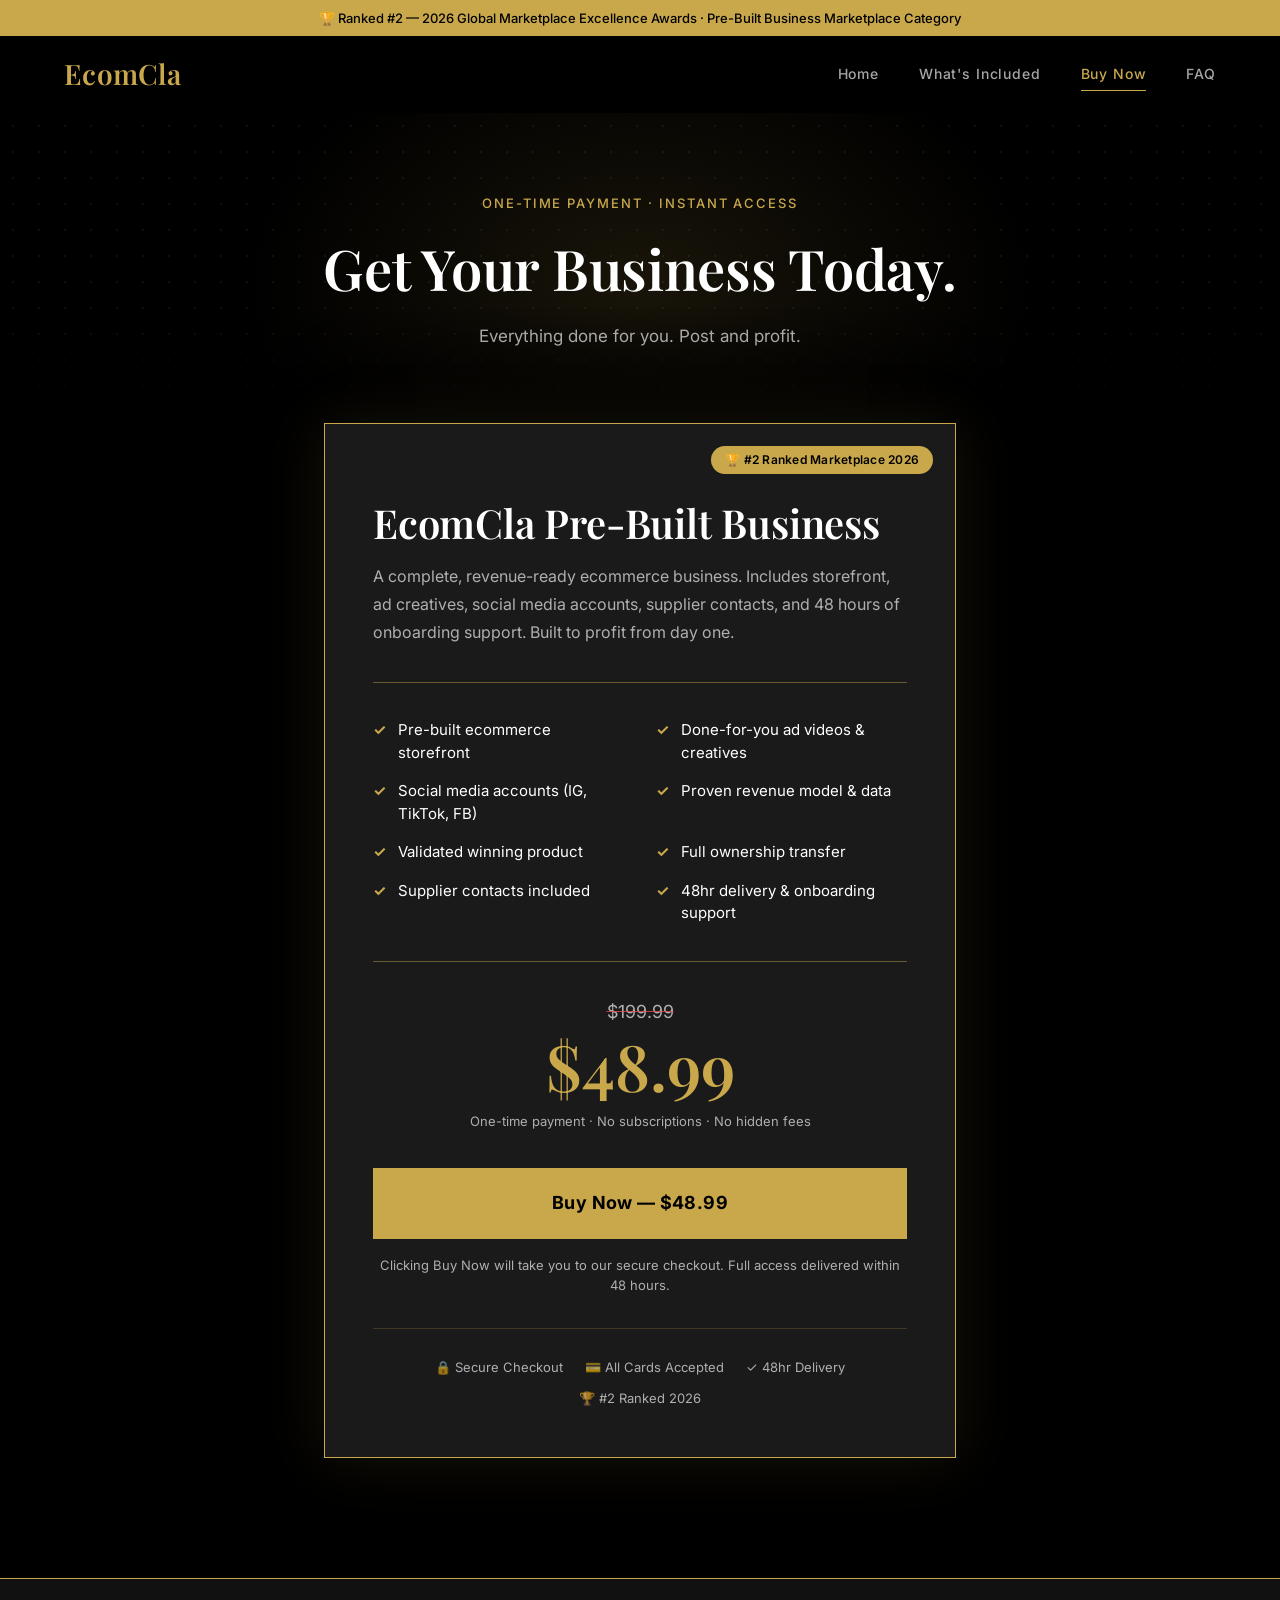
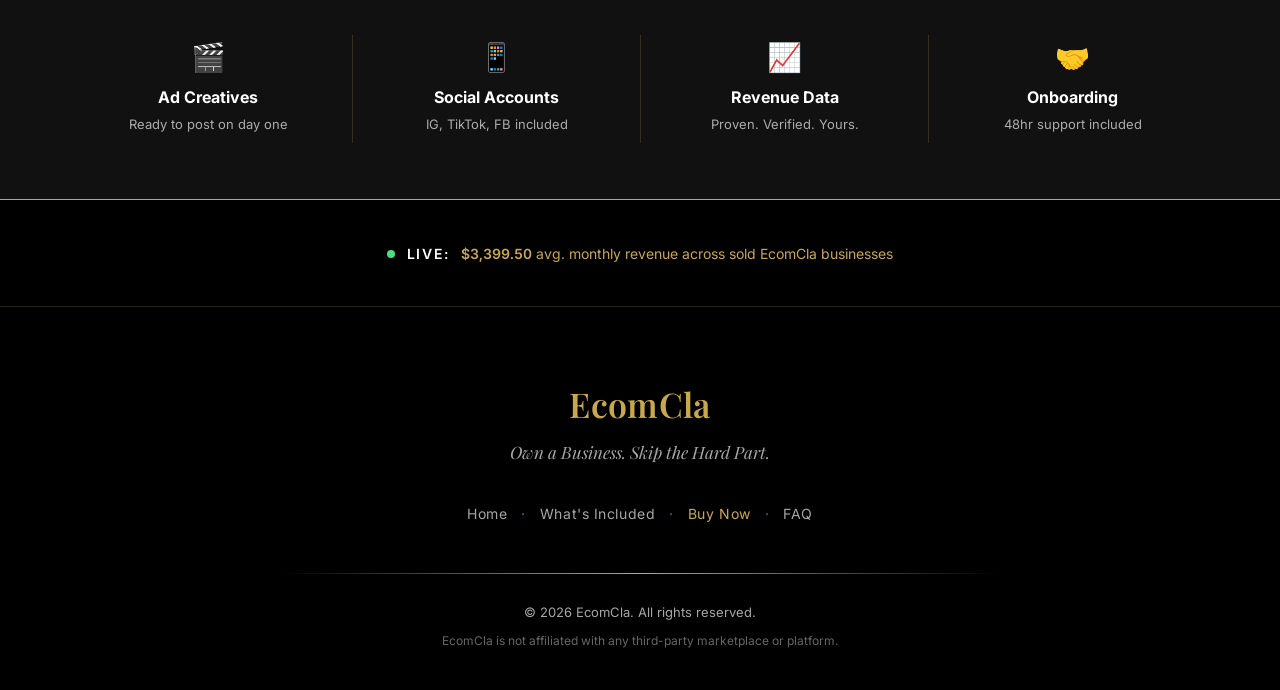
==== buy.html @ 227de141 "Build EcomCla multi-page site Homepage, What's Included, Buy and FAQ pages with a shared stylesheet " ====
<!DOCTYPE html>
<html lang="en">
<head>
  <meta charset="UTF-8">
  <meta name="viewport" content="width=device-width, initial-scale=1.0">
  <title>Buy Your Pre-Built Business — EcomCla · $48.99</title>
  <meta name="description" content="Get your complete pre-built ecommerce business for a one-time payment of $48.99. Ad creatives, social accounts, storefront, and 48hr onboarding included.">
  <meta name="theme-color" content="#000000">
  <link rel="icon" href="data:image/svg+xml,%3Csvg xmlns='http://www.w3.org/2000/svg' viewBox='0 0 64 64'%3E%3Crect width='64' height='64' fill='%23000'/%3E%3Ctext x='32' y='46' text-anchor='middle' font-family='Georgia,serif' font-size='42' font-weight='700' fill='%23C9A84C'%3EE%3C/text%3E%3C/svg%3E">
  <link rel="preconnect" href="https://fonts.googleapis.com">
  <link rel="preconnect" href="https://fonts.gstatic.com" crossorigin>
  <link href="https://fonts.googleapis.com/css2?family=Inter:wght@400;500;600;700&family=Playfair+Display:ital,wght@0,500;0,600;0,700;1,400;1,500&display=swap" rel="stylesheet">
  <link rel="stylesheet" href="styles.css">
  <script>document.documentElement.classList.add('js');</script>
  <script src="nav.js" defer></script>
</head>
<body>
  <div id="site-header"></div>

  <main>
    <!-- PAGE HERO -->
    <section class="page-hero page-hero--buy">
      <div class="container fade-up">
        <span class="eyebrow stagger-child">One-Time Payment · Instant Access</span>
        <h1 class="stagger-child">Get Your Business Today.</h1>
        <p class="page-hero-sub stagger-child">Everything done for you. Post and profit.</p>
      </div>
    </section>

    <!-- PRODUCT CARD -->
    <section class="product-section">
      <div class="product-wrap fade-up">
        <article class="product-card" id="product">
          <span class="rank-badge">🏆 #2 Ranked Marketplace 2026</span>

          <h2>EcomCla Pre-Built Business</h2>
          <p class="product-desc">A complete, revenue-ready ecommerce business. Includes storefront, ad creatives, social media accounts, supplier contacts, and 48 hours of onboarding support. Built to profit from day one.</p>

          <hr class="product-rule">

          <ul class="checklist" aria-label="What's included">
            <li><span class="check" aria-hidden="true">✓</span>Pre-built ecommerce storefront</li>
            <li><span class="check" aria-hidden="true">✓</span>Done-for-you ad videos &amp; creatives</li>
            <li><span class="check" aria-hidden="true">✓</span>Social media accounts (IG, TikTok, FB)</li>
            <li><span class="check" aria-hidden="true">✓</span>Proven revenue model &amp; data</li>
            <li><span class="check" aria-hidden="true">✓</span>Validated winning product</li>
            <li><span class="check" aria-hidden="true">✓</span>Full ownership transfer</li>
            <li><span class="check" aria-hidden="true">✓</span>Supplier contacts included</li>
            <li><span class="check" aria-hidden="true">✓</span>48hr delivery &amp; onboarding support</li>
          </ul>

          <hr class="product-rule">

          <div class="pricing">
            <span class="price-old"><span class="visually-hidden">Was </span>$199.99</span>
            <span class="price-now"><span class="visually-hidden">Now </span>$48.99</span>
            <p class="price-note">One-time payment · No subscriptions · No hidden fees</p>
          </div>

          <a href="#product" class="btn btn-gold btn-buy" data-checkout>Buy Now — $48.99</a>
          <p class="buy-note">Clicking Buy Now will take you to our secure checkout. Full access delivered within 48 hours.</p>

          <div class="trust-badges">
            <span>🔒 Secure Checkout</span>
            <span>💳 All Cards Accepted</span>
            <span>✓ 48hr Delivery</span>
            <span>🏆 #2 Ranked 2026</span>
          </div>
        </article>
      </div>
    </section>

    <!-- MINI "WHAT YOU GET" REMINDER -->
    <section class="included-strip" aria-label="What you get">
      <div class="container">
        <div class="included-grid fade-up">
          <div class="included-item stagger-child">
            <span class="included-icon" aria-hidden="true">🎬</span>
            <span class="included-label">Ad Creatives</span>
            <span class="included-sub">Ready to post on day one</span>
          </div>
          <div class="included-item stagger-child">
            <span class="included-icon" aria-hidden="true">📱</span>
            <span class="included-label">Social Accounts</span>
            <span class="included-sub">IG, TikTok, FB included</span>
          </div>
          <div class="included-item stagger-child">
            <span class="included-icon" aria-hidden="true">📈</span>
            <span class="included-label">Revenue Data</span>
            <span class="included-sub">Proven. Verified. Yours.</span>
          </div>
          <div class="included-item stagger-child">
            <span class="included-icon" aria-hidden="true">🤝</span>
            <span class="included-label">Onboarding</span>
            <span class="included-sub">48hr support included</span>
          </div>
        </div>
      </div>
    </section>

    <!-- LIVE STAT REMINDER -->
    <section class="live-strip" aria-label="Live revenue">
      <div class="container">
        <p class="live-strip-inner">
          <span class="pulse-dot" aria-hidden="true"></span>
          <strong>LIVE:</strong>
          <span class="gold"><span class="counter" data-counter="6421.53" data-duration="1800">$0.00</span> avg. monthly revenue across sold EcomCla businesses</span>
        </p>
      </div>
    </section>
  </main>

  <div id="site-footer"></div>
</body>
</html>
---- styles.css ----
/* ==========================================================================
   EcomCla — Shared Stylesheet
   Matte black · Gold · White. Sharp edges, deliberate luxury.
   ========================================================================== */

:root {
  --gold: #C9A84C;
  --gold-light: #F0C040;
  --black: #000000;
  --charcoal: #111111;
  --charcoal-2: #1A1A1A;
  --white: #FFFFFF;
  --white-muted: rgba(255, 255, 255, 0.65);
  --font-serif: 'Playfair Display', serif;
  --font-sans: 'Inter', sans-serif;

  --gold-line: rgba(201, 168, 76, 0.2);
  --gold-glow: rgba(201, 168, 76, 0.15);
  --red: #E5484D;
  --live-green: #4ADE80;
  --ease-out: cubic-bezier(0.2, 0.7, 0.2, 1);
  --header-h: 112px;
}

/* --------------------------------------------------------------------------
   Reset & base
   -------------------------------------------------------------------------- */

*,
*::before,
*::after {
  box-sizing: border-box;
  margin: 0;
  padding: 0;
}

html {
  scroll-behavior: smooth;
  -webkit-text-size-adjust: 100%;
  background: var(--black);
}

body {
  background: var(--black);
  color: var(--white);
  font-family: var(--font-sans);
  font-size: 16px;
  line-height: 1.6;
  -webkit-font-smoothing: antialiased;
  -moz-osx-font-smoothing: grayscale;
  overflow-x: hidden;
}

a {
  color: inherit;
  text-decoration: none;
}

button {
  font: inherit;
  color: inherit;
  background: none;
  border: 0;
  cursor: pointer;
}

ul {
  list-style: none;
}

h1, h2, h3 {
  font-family: var(--font-serif);
  font-weight: 600;
  line-height: 1.15;
  letter-spacing: -0.005em;
}

::selection {
  background: var(--gold);
  color: var(--black);
}

:focus-visible {
  outline: 2px solid var(--gold-light);
  outline-offset: 3px;
}

/* --------------------------------------------------------------------------
   Layout helpers
   -------------------------------------------------------------------------- */

.container {
  width: 100%;
  max-width: 1200px;
  margin: 0 auto;
  padding: 0 24px;
}

.section {
  padding: 120px 0;
}

.section-head {
  text-align: center;
  max-width: 680px;
  margin: 0 auto 72px;
}

.section-head h2 {
  font-size: clamp(34px, 5vw, 48px);
  margin-bottom: 16px;
}

.section-head p {
  font-size: 18px;
  color: var(--white-muted);
}

.visually-hidden {
  position: absolute;
  width: 1px;
  height: 1px;
  padding: 0;
  margin: -1px;
  overflow: hidden;
  clip: rect(0 0 0 0);
  white-space: nowrap;
  border: 0;
}

.eyebrow {
  display: block;
  font-size: 13px;
  font-weight: 500;
  letter-spacing: 0.15em;
  text-transform: uppercase;
  color: var(--gold);
}

/* Thin gold divider between major sections */
.section-divider {
  border: 0;
  height: 1px;
  margin: 0;
  background: linear-gradient(90deg, transparent 0%, var(--gold) 20%, var(--gold) 80%, transparent 100%);
  opacity: 0.55;
}

.short-rule {
  border: 0;
  width: 60px;
  height: 1px;
  background: var(--gold);
  margin: 36px auto;
}

/* --------------------------------------------------------------------------
   Buttons
   -------------------------------------------------------------------------- */

.btn {
  display: inline-flex;
  align-items: center;
  justify-content: center;
  gap: 10px;
  padding: 16px 32px;
  font-family: var(--font-sans);
  font-size: 15px;
  font-weight: 600;
  letter-spacing: 0.02em;
  border: 1px solid var(--gold);
  border-radius: 0;
  cursor: pointer;
  transition: background-color 0.25s ease, color 0.25s ease, border-color 0.25s ease, box-shadow 0.25s ease;
  white-space: nowrap;
}

.btn-gold {
  background: var(--gold);
  color: var(--black);
}

.btn-gold:hover {
  background: var(--gold-light);
  border-color: var(--gold-light);
  box-shadow: 0 0 32px rgba(240, 192, 64, 0.25);
}

.btn-outline {
  background: transparent;
  color: var(--gold);
}

.btn-outline:hover {
  background: rgba(201, 168, 76, 0.08);
  color: var(--gold-light);
  border-color: var(--gold-light);
}

.btn-row {
  display: flex;
  flex-wrap: wrap;
  gap: 16px;
}

.btn-row.center {
  justify-content: center;
}

/* --------------------------------------------------------------------------
   Header: announcement bar + navbar (injected by nav.js)
   -------------------------------------------------------------------------- */

.site-header {
  position: sticky;
  top: 0;
  z-index: 1000;
}

.announce-bar {
  background: var(--gold);
  color: var(--black);
  font-family: var(--font-sans);
  font-size: 13px;
  font-weight: 500;
  line-height: 1.4;
  text-align: center;
  padding: 9px 16px;
}

.navbar {
  position: relative;
  background: transparent;
  border-bottom: 1px solid transparent;
  transition: background-color 0.35s ease, border-color 0.35s ease;
}

.navbar.scrolled,
.navbar.menu-open {
  background: var(--black);
  border-bottom-color: var(--gold);
}

.navbar-inner {
  display: flex;
  align-items: center;
  justify-content: space-between;
  height: 76px;
}

.wordmark {
  font-family: var(--font-serif);
  font-size: 28px;
  font-weight: 600;
  color: var(--gold);
  letter-spacing: 0.01em;
  line-height: 1;
}

.nav-links {
  display: flex;
  align-items: center;
  gap: 40px;
}

.nav-links a {
  position: relative;
  display: inline-block;
  padding: 6px 0;
  font-size: 14px;
  font-weight: 500;
  letter-spacing: 0.06em;
  color: var(--white-muted);
  transition: color 0.25s ease;
}

.nav-links a::after {
  content: '';
  position: absolute;
  left: 0;
  right: 0;
  bottom: 0;
  height: 1px;
  background: var(--gold);
  transform: scaleX(0);
  transform-origin: left;
  transition: transform 0.3s var(--ease-out);
}

.nav-links a:hover {
  color: var(--white);
}

.nav-links a:hover::after {
  transform: scaleX(1);
}

.nav-links a.active {
  color: var(--gold);
}

.nav-links a.active::after {
  transform: scaleX(1);
}

.nav-toggle {
  display: none;
  color: var(--gold);
  font-size: 26px;
  line-height: 1;
  width: 44px;
  height: 44px;
  align-items: center;
  justify-content: center;
}

/* --------------------------------------------------------------------------
   Footer (injected by nav.js)
   -------------------------------------------------------------------------- */

.site-footer {
  background: var(--black);
  border-top: 1px solid var(--gold-line);
  padding: 80px 0 40px;
  text-align: center;
}

.site-footer .wordmark {
  font-size: 34px;
}

.footer-tagline {
  margin-top: 14px;
  font-family: var(--font-serif);
  font-style: italic;
  font-size: 17px;
  color: var(--white-muted);
}

.footer-links {
  display: flex;
  flex-wrap: wrap;
  justify-content: center;
  align-items: center;
  gap: 8px 14px;
  margin-top: 36px;
  font-size: 14px;
  letter-spacing: 0.04em;
}

.footer-links a {
  color: var(--white-muted);
  transition: color 0.25s ease;
}

.footer-links a:hover,
.footer-links a.active {
  color: var(--gold);
}

.footer-links .sep {
  color: var(--gold);
  opacity: 0.6;
}

.footer-rule {
  border: 0;
  height: 1px;
  max-width: 720px;
  margin: 48px auto 28px;
  background: linear-gradient(90deg, transparent, var(--gold), transparent);
}

.footer-copy {
  font-size: 13px;
  color: var(--white-muted);
}

.footer-disclaimer {
  margin-top: 8px;
  font-size: 12px;
  color: rgba(255, 255, 255, 0.4);
}

/* --------------------------------------------------------------------------
   Shared: live tag + pulsing dot + counters
   -------------------------------------------------------------------------- */

.live-tag {
  display: inline-flex;
  align-items: center;
  gap: 10px;
  font-size: 12px;
  font-weight: 600;
  letter-spacing: 0.15em;
  text-transform: uppercase;
  color: var(--gold);
}

.pulse-dot {
  position: relative;
  flex-shrink: 0;
  width: 8px;
  height: 8px;
  border-radius: 50%;
  background: var(--live-green);
  animation: dot-pulse 2s ease-out infinite;
}

@keyframes dot-pulse {
  0%   { box-shadow: 0 0 0 0 rgba(74, 222, 128, 0.6); }
  70%  { box-shadow: 0 0 0 10px rgba(74, 222, 128, 0); }
  100% { box-shadow: 0 0 0 0 rgba(74, 222, 128, 0); }
}

.counter {
  font-family: var(--font-serif);
  font-weight: 600;
  color: var(--gold);
  font-variant-numeric: lining-nums tabular-nums;
  line-height: 1.05;
}

/* --------------------------------------------------------------------------
   Homepage — Hero
   -------------------------------------------------------------------------- */

.hero {
  position: relative;
  display: flex;
  align-items: center;
  min-height: calc(100vh - var(--header-h));
  min-height: calc(100svh - var(--header-h));
  padding: 80px 0 100px;
  background-color: var(--black);
  background-image: radial-gradient(rgba(255, 255, 255, 0.07) 1px, transparent 1.2px);
  background-size: 26px 26px;
  overflow: hidden;
}

.hero::before {
  content: '';
  position: absolute;
  top: 50%;
  left: 28%;
  width: 1000px;
  height: 1000px;
  transform: translate(-50%, -50%);
  background: radial-gradient(circle, rgba(201, 168, 76, 0.13) 0%, rgba(201, 168, 76, 0.04) 35%, transparent 62%);
  pointer-events: none;
}

.hero::after {
  content: '';
  position: absolute;
  inset: auto 0 0 0;
  height: 160px;
  background: linear-gradient(to bottom, transparent, var(--black));
  pointer-events: none;
}

.hero-grid {
  position: relative;
  z-index: 1;
  display: grid;
  grid-template-columns: 55fr 45fr;
  gap: 64px;
  align-items: center;
}

.hero h1 {
  font-size: clamp(40px, 6vw, 68px);
  line-height: 1.08;
  margin: 24px 0 28px;
}

.hero-sub {
  max-width: 480px;
  margin-bottom: 40px;
  font-size: 17px;
  line-height: 1.7;
  color: var(--white-muted);
}

/* Hero stat card */
.stat-card {
  background: var(--charcoal-2);
  border: 1px solid var(--gold);
  box-shadow: 0 0 40px var(--gold-glow);
  padding: 40px;
}

.stat-card .counter {
  display: block;
  margin: 28px 0 10px;
  font-size: 52px;
}

.stat-card-label {
  font-size: 15px;
  color: var(--white-muted);
}

.stat-card-rule {
  border: 0;
  height: 1px;
  background: var(--gold);
  opacity: 0.5;
  margin: 32px 0;
}

.mini-stats {
  display: grid;
  grid-template-columns: repeat(3, 1fr);
}

.mini-stat {
  text-align: center;
  padding: 0 8px;
}

.mini-stat + .mini-stat {
  border-left: 1px solid var(--gold-line);
}

.mini-stat-num {
  display: block;
  font-family: var(--font-serif);
  font-size: 28px;
  font-weight: 600;
  line-height: 1.2;
  color: var(--gold);
}

.mini-stat-label {
  display: block;
  margin-top: 6px;
  font-size: 12px;
  letter-spacing: 0.04em;
  color: var(--white-muted);
}

/* --------------------------------------------------------------------------
   Homepage — Award banner
   -------------------------------------------------------------------------- */

.award {
  background: var(--charcoal);
  padding: 100px 0;
  text-align: center;
}

.award-inner {
  max-width: 760px;
  margin: 0 auto;
  padding: 0 24px;
}

.award-trophy {
  display: block;
  font-size: 48px;
  line-height: 1;
  margin-bottom: 28px;
}

.award h2 {
  font-size: clamp(34px, 5vw, 48px);
  margin: 18px 0 14px;
}

.award-sub {
  font-size: 18px;
  color: var(--white-muted);
}

.award blockquote {
  max-width: 640px;
  margin: 0 auto;
  padding-left: 28px;
  border-left: 4px solid var(--gold);
  text-align: left;
  font-family: var(--font-serif);
  font-style: italic;
  font-size: 22px;
  line-height: 1.6;
  color: var(--white);
}

.award-attribution {
  max-width: 640px;
  margin: 20px auto 0;
  padding-left: 32px;
  text-align: left;
  font-size: 14px;
  color: var(--white-muted);
}

/* --------------------------------------------------------------------------
   Homepage — Marquee
   -------------------------------------------------------------------------- */

.marquee {
  background: var(--black);
  border-top: 1px solid var(--gold);
  border-bottom: 1px solid var(--gold);
  overflow: hidden;
  padding: 18px 0;
}

.marquee-track {
  display: flex;
  width: max-content;
  animation: marquee 30s linear infinite;
}

.marquee:hover .marquee-track {
  animation-play-state: paused;
}

.marquee-group {
  display: flex;
  align-items: center;
  flex-shrink: 0;
  gap: 28px;
  padding-right: 28px;
  font-size: 13px;
  font-weight: 500;
  letter-spacing: 0.1em;
  color: var(--gold);
  white-space: nowrap;
}

.marquee-group .mq-sep {
  opacity: 0.8;
}

@keyframes marquee {
  from { transform: translateX(0); }
  to   { transform: translateX(-50%); }
}

/* --------------------------------------------------------------------------
   Homepage — How it works
   -------------------------------------------------------------------------- */

.steps {
  display: grid;
  grid-template-columns: repeat(3, 1fr);
  gap: 56px;
}

.step {
  position: relative;
  padding-top: 84px;
}

.step-watermark {
  position: absolute;
  top: -24px;
  left: -10px;
  font-family: var(--font-serif);
  font-size: 160px;
  font-weight: 700;
  line-height: 1;
  color: var(--gold);
  opacity: 0.06;
  pointer-events: none;
  user-select: none;
}

.step-content {
  position: relative;
}

.step-label {
  display: block;
  font-size: 13px;
  font-weight: 600;
  letter-spacing: 0.15em;
  color: var(--gold);
}

.step-rule {
  border: 0;
  width: 40px;
  height: 1px;
  background: var(--gold);
  margin: 16px 0 24px;
}

.step h3 {
  font-size: 28px;
  margin-bottom: 14px;
}

.step p {
  max-width: 280px;
  font-size: 16px;
  line-height: 1.7;
  color: var(--white-muted);
}

/* --------------------------------------------------------------------------
   Homepage — Standalone revenue stat
   -------------------------------------------------------------------------- */

.revenue {
  position: relative;
  padding: 170px 0;
  text-align: center;
  background: var(--black);
  overflow: hidden;
}

.revenue::before {
  content: '';
  position: absolute;
  top: 50%;
  left: 50%;
  width: 1100px;
  height: 640px;
  transform: translate(-50%, -50%);
  background: radial-gradient(ellipse at center, rgba(201, 168, 76, 0.16) 0%, rgba(201, 168, 76, 0.05) 38%, transparent 66%);
  pointer-events: none;
}

.revenue .container {
  position: relative;
}

.revenue .counter {
  display: block;
  margin: 28px 0 24px;
  font-size: clamp(56px, 10vw, 96px);
}

.revenue-label {
  font-size: 20px;
  color: var(--white);
}

.revenue-note {
  margin-top: 12px;
  font-size: 14px;
  color: var(--white-muted);
}

/* --------------------------------------------------------------------------
   Shared — CTA block
   -------------------------------------------------------------------------- */

.cta {
  background: var(--charcoal);
  padding: 130px 0;
  text-align: center;
}

.cta h2 {
  font-size: clamp(36px, 6vw, 56px);
  margin-bottom: 18px;
}

.cta-sub {
  max-width: 560px;
  margin: 0 auto 44px;
  font-size: 18px;
  color: var(--white-muted);
}

.trust-line {
  margin-top: 28px;
  font-size: 13px;
  color: var(--white-muted);
}

/* --------------------------------------------------------------------------
   Inner pages — hero
   -------------------------------------------------------------------------- */

.page-hero {
  position: relative;
  padding: 120px 0 100px;
  text-align: center;
  background-color: var(--black);
  background-image: radial-gradient(rgba(255, 255, 255, 0.06) 1px, transparent 1.2px);
  background-size: 26px 26px;
  overflow: hidden;
}

.page-hero::before {
  content: '';
  position: absolute;
  top: 55%;
  left: 50%;
  width: 900px;
  height: 600px;
  transform: translate(-50%, -50%);
  background: radial-gradient(ellipse at center, rgba(201, 168, 76, 0.12), transparent 62%);
  pointer-events: none;
}

.page-hero::after {
  content: '';
  position: absolute;
  inset: auto 0 0 0;
  height: 120px;
  background: linear-gradient(to bottom, transparent, var(--black));
  pointer-events: none;
}

.page-hero .container {
  position: relative;
  z-index: 1;
}

.page-hero h1 {
  font-size: clamp(40px, 6.5vw, 64px);
  margin: 22px auto 22px;
  max-width: 900px;
}

.page-hero-sub {
  max-width: 560px;
  margin: 0 auto;
  font-size: 18px;
  line-height: 1.7;
  color: var(--white-muted);
}

.page-hero--buy {
  padding: 80px 0 72px;
}

.page-hero--buy h1 {
  font-size: clamp(38px, 6vw, 56px);
}

.page-hero--buy .page-hero-sub,
.page-hero--faq .page-hero-sub {
  font-size: 17px;
}

.page-hero--faq {
  padding: 100px 0 80px;
}

/* --------------------------------------------------------------------------
   What's Included — features grid
   -------------------------------------------------------------------------- */

.features {
  display: grid;
  grid-template-columns: repeat(3, 1fr);
  gap: 24px;
}

.feature {
  background: var(--charcoal-2);
  border: 1px solid var(--gold);
  padding: 36px;
}

.feature:hover {
  border-color: var(--gold-light);
  box-shadow: 0 0 40px rgba(201, 168, 76, 0.12);
}

.feature-icon {
  display: block;
  font-size: 32px;
  line-height: 1;
  margin-bottom: 24px;
}

.feature-num {
  display: block;
  font-size: 12px;
  font-weight: 600;
  letter-spacing: 0.15em;
  color: var(--gold);
  margin-bottom: 10px;
}

.feature h3 {
  font-size: 23px;
  margin-bottom: 14px;
}

.feature p {
  font-size: 15px;
  line-height: 1.7;
  color: var(--white-muted);
}

.feature--cta {
  display: flex;
  flex-direction: column;
  justify-content: space-between;
  background: var(--gold);
  color: var(--black);
}

.feature--cta:hover {
  background: var(--gold-light);
  border-color: var(--gold-light);
}

.feature--cta .feature-num {
  color: var(--black);
  opacity: 0.7;
}

.feature--cta h3 {
  font-size: 30px;
}

.feature--cta p {
  color: rgba(0, 0, 0, 0.72);
}

.feature-cta-link {
  display: inline-flex;
  align-items: center;
  gap: 10px;
  margin-top: 28px;
  font-size: 15px;
  font-weight: 700;
  letter-spacing: 0.02em;
}

.feature-cta-link span {
  transition: transform 0.25s ease;
}

.feature--cta:hover .feature-cta-link span {
  transform: translateX(4px);
}

/* --------------------------------------------------------------------------
   What's Included — comparison table
   -------------------------------------------------------------------------- */

.features-section {
  padding-top: 40px;
}

.compare-section {
  background: var(--black);
}

.section-head--compare h2 {
  font-size: clamp(32px, 4.6vw, 44px);
}

.section-head--compare p {
  font-size: 17px;
}

.compare-wrap {
  max-width: 980px;
  margin: 0 auto;
  border: 1px solid var(--gold);
  box-shadow: 0 0 60px rgba(201, 168, 76, 0.08);
}

.compare-table {
  width: 100%;
  border-collapse: collapse;
  background: var(--charcoal-2);
  font-size: 15px;
}

.compare-table th {
  background: var(--gold);
  color: var(--black);
  padding: 18px 24px;
  text-align: left;
  font-size: 13px;
  font-weight: 700;
  letter-spacing: 0.1em;
  text-transform: uppercase;
}

.compare-table td {
  padding: 18px 24px;
  border-top: 1px solid rgba(201, 168, 76, 0.12);
  vertical-align: top;
}

.compare-table tbody tr:nth-child(odd) {
  background: var(--charcoal-2);
}

.compare-table tbody tr:nth-child(even) {
  background: var(--charcoal);
}

.compare-table td:first-child {
  font-weight: 600;
  color: var(--white);
}

.compare-table td.no {
  color: var(--white-muted);
}

.compare-table td.yes {
  color: var(--white);
  font-weight: 600;
  background: rgba(201, 168, 76, 0.06);
}

.compare-table th:last-child {
  background: var(--gold-light);
}

.mark-no,
.mark-yes {
  display: inline-block;
  width: 1.2em;
  font-weight: 700;
}

.mark-no {
  color: var(--red);
}

.mark-yes {
  color: var(--gold);
}

/* --------------------------------------------------------------------------
   Buy page — product card
   -------------------------------------------------------------------------- */

.product-section {
  padding: 0 0 120px;
}

.product-wrap {
  max-width: 680px;
  margin: 0 auto;
  padding: 0 24px;
}

.product-card {
  position: relative;
  background: var(--charcoal-2);
  border: 1.5px solid var(--gold);
  box-shadow: 0 0 60px rgba(201, 168, 76, 0.12);
  padding: 76px 48px 48px;
  scroll-margin-top: calc(var(--header-h) + 24px);
}

.rank-badge {
  position: absolute;
  top: 22px;
  right: 22px;
  background: var(--gold);
  color: var(--black);
  font-size: 12px;
  font-weight: 600;
  letter-spacing: 0.02em;
  line-height: 1;
  padding: 8px 14px;
  border-radius: 999px;
  white-space: nowrap;
}

.product-card h2 {
  font-size: clamp(30px, 5vw, 40px);
  margin-bottom: 16px;
}

.product-desc {
  font-size: 16px;
  line-height: 1.75;
  color: var(--white-muted);
}

.product-rule {
  border: 0;
  height: 1px;
  background: var(--gold);
  opacity: 0.45;
  margin: 36px 0;
}

.checklist {
  display: grid;
  grid-template-columns: 1fr 1fr;
  gap: 16px 32px;
}

.checklist li {
  display: flex;
  align-items: flex-start;
  gap: 12px;
  font-size: 15px;
  line-height: 1.5;
  color: var(--white);
}

.checklist .check {
  flex-shrink: 0;
  color: var(--gold);
  font-weight: 700;
}

.pricing {
  text-align: center;
}

.price-old {
  display: block;
  font-size: 18px;
  color: var(--white-muted);
  text-decoration: line-through;
  text-decoration-color: rgba(229, 72, 77, 0.8);
}

.price-now {
  display: block;
  margin: 4px 0 10px;
  font-family: var(--font-serif);
  font-size: 64px;
  font-weight: 600;
  line-height: 1.1;
  color: var(--gold);
}

.price-note {
  font-size: 13px;
  color: var(--white-muted);
}

.btn-buy {
  display: flex;
  width: 100%;
  margin-top: 36px;
  padding: 20px;
  font-size: 18px;
  font-weight: 700;
}

.buy-note {
  margin-top: 16px;
  font-size: 13px;
  line-height: 1.6;
  text-align: center;
  color: var(--white-muted);
}

.trust-badges {
  display: flex;
  flex-wrap: wrap;
  justify-content: center;
  gap: 10px 22px;
  margin-top: 32px;
  padding-top: 28px;
  border-top: 1px solid var(--gold-line);
  font-size: 13px;
  color: var(--white-muted);
}

.trust-badges span {
  white-space: nowrap;
}

/* --------------------------------------------------------------------------
   Buy page — "what you get" strip
   -------------------------------------------------------------------------- */

.included-strip {
  background: var(--charcoal);
  border-top: 1px solid var(--gold);
  border-bottom: 1px solid var(--gold);
  padding: 56px 0;
}

.included-grid {
  display: grid;
  grid-template-columns: repeat(4, 1fr);
}

.included-item {
  text-align: center;
  padding: 8px 20px;
}

.included-item + .included-item {
  border-left: 1px solid var(--gold-line);
}

.included-icon {
  display: block;
  font-size: 28px;
  line-height: 1;
  margin-bottom: 14px;
}

.included-label {
  display: block;
  font-size: 16px;
  font-weight: 700;
  color: var(--white);
}

.included-sub {
  display: block;
  margin-top: 4px;
  font-size: 13px;
  color: var(--white-muted);
}

/* --------------------------------------------------------------------------
   Buy page — live stat reminder
   -------------------------------------------------------------------------- */

.live-strip {
  background: var(--black);
  padding: 40px 0;
  text-align: center;
}

.live-strip-inner {
  display: inline-flex;
  flex-wrap: wrap;
  align-items: center;
  justify-content: center;
  gap: 8px 12px;
  font-size: 14px;
  color: var(--white-muted);
}

.live-strip-inner strong {
  font-weight: 600;
  letter-spacing: 0.12em;
  color: var(--white);
}

.live-strip-inner .gold {
  color: var(--gold);
}

.live-strip-inner .counter {
  font-family: var(--font-sans);
  font-weight: 600;
  font-size: 14px;
  line-height: 1.4;
}

/* --------------------------------------------------------------------------
   FAQ accordion
   -------------------------------------------------------------------------- */

.faq-section {
  padding: 40px 0 120px;
}

.faq-list {
  max-width: 760px;
  margin: 0 auto;
  padding: 0 24px;
}

.faq-item {
  border-bottom: 1px solid var(--gold-line);
}

.faq-item:first-child {
  border-top: 1px solid var(--gold-line);
}

.faq-q {
  display: flex;
  align-items: center;
  justify-content: space-between;
  gap: 24px;
  width: 100%;
  padding: 24px 0;
  text-align: left;
  font-family: var(--font-sans);
  font-size: 17px;
  font-weight: 600;
  line-height: 1.45;
  color: var(--white);
  transition: color 0.25s ease;
}

.faq-q:hover,
.faq-item.open .faq-q {
  color: var(--gold-light);
}

.faq-chevron {
  flex-shrink: 0;
  font-size: 12px;
  color: var(--gold);
  transition: transform 0.35s var(--ease-out);
}

.faq-item.open .faq-chevron {
  transform: rotate(180deg);
}

.faq-a {
  max-height: 0;
  overflow: hidden;
  transition: max-height 0.4s var(--ease-out);
}

.faq-a p {
  padding: 0 0 24px;
  font-size: 16px;
  line-height: 1.75;
  color: var(--white-muted);
}

/* --------------------------------------------------------------------------
   Scroll animations (only active when JS is running)
   -------------------------------------------------------------------------- */

.js .fade-up {
  opacity: 0;
  transform: translateY(30px);
  transition: opacity 0.8s var(--ease-out), transform 0.8s var(--ease-out);
}

.js .fade-up.in-view,
.js .fade-up.has-stagger {
  opacity: 1;
  transform: none;
}

.js .stagger-child {
  opacity: 0;
  transform: translateY(30px);
  transition:
    opacity 0.8s var(--ease-out),
    transform 0.8s var(--ease-out),
    background-color 0.3s ease,
    border-color 0.3s ease,
    box-shadow 0.3s ease;
}

.js .fade-up.in-view .stagger-child {
  opacity: 1;
  transform: none;
}

/* --------------------------------------------------------------------------
   Responsive — tablet
   -------------------------------------------------------------------------- */

@media (max-width: 1024px) {
  .hero-grid {
    gap: 40px;
  }

  .stat-card {
    padding: 32px;
  }

  .stat-card .counter {
    font-size: 46px;
  }

  .features {
    grid-template-columns: repeat(2, 1fr);
  }

  .feature--cta {
    grid-column: span 2;
  }

  .steps {
    gap: 36px;
  }
}

/* --------------------------------------------------------------------------
   Responsive — mobile (< 768px)
   -------------------------------------------------------------------------- */

@media (max-width: 767px) {
  :root {
    --header-h: 120px;
  }

  .section {
    padding: 88px 0;
  }

  .section-head {
    margin-bottom: 52px;
  }

  .section-head p {
    font-size: 16px;
  }

  .announce-bar {
    font-size: 12px;
    padding: 8px 14px;
  }

  .navbar-inner {
    height: 64px;
  }

  .wordmark {
    font-size: 24px;
  }

  .nav-toggle {
    display: inline-flex;
  }

  .nav-menu {
    display: none;
    position: absolute;
    top: 100%;
    left: 0;
    right: 0;
    background: var(--black);
    border-bottom: 1px solid var(--gold);
  }

  .nav-menu.open {
    display: block;
  }

  .nav-links {
    flex-direction: column;
    align-items: stretch;
    gap: 0;
    padding: 4px 24px 12px;
  }

  .nav-links a {
    display: block;
    padding: 16px 0;
    font-size: 15px;
    color: var(--gold);
    border-bottom: 1px solid var(--gold-line);
  }

  .nav-links li:last-child a {
    border-bottom: 0;
  }

  .nav-links a::after {
    display: none;
  }

  .nav-links a.active {
    color: var(--gold-light);
    text-decoration: underline;
    text-underline-offset: 6px;
    text-decoration-thickness: 1px;
  }

  .btn-row {
    flex-direction: column;
    align-items: stretch;
  }

  .btn {
    width: 100%;
    white-space: normal;
    text-align: center;
  }

  /* Hero */
  .hero {
    min-height: 0;
    padding: 64px 0 80px;
  }

  .hero::before {
    left: 50%;
    top: 30%;
    width: 700px;
    height: 700px;
  }

  .hero-grid {
    grid-template-columns: 1fr;
    gap: 56px;
  }

  .hero h1 {
    font-size: 40px;
  }

  .hero-sub {
    font-size: 16px;
  }

  .stat-card {
    padding: 28px 22px;
  }

  .stat-card .counter {
    font-size: 44px;
  }

  .mini-stat-num {
    font-size: 22px;
  }

  .mini-stat-label {
    font-size: 11px;
  }

  /* Award */
  .award {
    padding: 80px 0;
  }

  .award-sub {
    font-size: 16px;
  }

  .award blockquote {
    font-size: 19px;
    padding-left: 20px;
  }

  .award-attribution {
    padding-left: 24px;
  }

  /* Steps */
  .steps {
    grid-template-columns: 1fr;
    gap: 40px;
  }

  .step-watermark {
    font-size: 130px;
  }

  .step p {
    max-width: none;
  }

  /* Revenue */
  .revenue {
    padding: 120px 0;
  }

  .revenue .counter {
    font-size: 56px;
  }

  .revenue-label {
    font-size: 18px;
  }

  /* CTA */
  .cta {
    padding: 96px 0;
  }

  .cta-sub {
    font-size: 16px;
  }

  .cta .btn-row {
    max-width: 420px;
    margin: 0 auto;
  }

  /* Inner page heroes */
  .page-hero {
    padding: 80px 0 64px;
  }

  .page-hero--buy {
    padding: 56px 0 52px;
  }

  .page-hero-sub {
    font-size: 16px;
  }

  /* Features */
  .features-section {
    padding-top: 16px;
  }

  .features {
    grid-template-columns: 1fr;
    gap: 16px;
  }

  .feature {
    padding: 30px 26px;
  }

  .feature--cta {
    grid-column: auto;
  }

  /* Comparison table */
  .compare-table {
    font-size: 13px;
  }

  .compare-table th {
    padding: 14px 10px;
    font-size: 10.5px;
    letter-spacing: 0.06em;
  }

  .compare-table td {
    padding: 14px 10px;
  }

  .compare-table td:first-child {
    width: 32%;
  }

  /* Product card */
  .product-section {
    padding-bottom: 88px;
  }

  .product-wrap {
    padding: 0 16px;
  }

  .product-card {
    padding: 28px 22px 32px;
  }

  .rank-badge {
    position: static;
    display: inline-block;
    margin-bottom: 20px;
  }

  .checklist {
    grid-template-columns: 1fr;
  }

  .price-now {
    font-size: 56px;
  }

  .btn-buy {
    font-size: 17px;
  }

  /* Included strip — 2×2 */
  .included-strip {
    padding: 36px 0;
  }

  .included-grid {
    grid-template-columns: 1fr 1fr;
  }

  .included-item {
    padding: 20px 10px;
  }

  .included-item + .included-item {
    border-left: 0;
  }

  .included-item:nth-child(even) {
    border-left: 1px solid var(--gold-line);
  }

  .included-item:nth-child(n + 3) {
    border-top: 1px solid var(--gold-line);
  }

  /* FAQ */
  .faq-section {
    padding: 24px 0 88px;
  }

  .faq-q {
    font-size: 16px;
    padding: 22px 0;
  }

  .faq-a p {
    font-size: 15px;
  }

  /* Footer */
  .site-footer {
    padding: 64px 0 36px;
  }
}

/* --------------------------------------------------------------------------
   Reduced motion
   -------------------------------------------------------------------------- */

@media (prefers-reduced-motion: reduce) {
  html {
    scroll-behavior: auto;
  }

  .js .fade-up,
  .js .stagger-child {
    opacity: 1 !important;
    transform: none !important;
    transition: none !important;
  }

  .marquee-track,
  .pulse-dot {
    animation: none;
  }
}

/* ==========================================================================
   GUARANTEE POPUP
   ========================================================================== */

#guarantee-backdrop {
  position: fixed;
  inset: 0;
  background: rgba(0, 0, 0, 0.82);
  z-index: 9999;
  opacity: 0;
  transition: opacity 300ms ease;
  pointer-events: none;
}

#guarantee-backdrop.visible {
  opacity: 1;
  pointer-events: all;
}

#guarantee-modal {
  position: fixed;
  top: 50%;
  left: 50%;
  transform: translate(-50%, -50%) scale(0.95);
  z-index: 10000;
  width: 92%;
  max-width: 560px;
  max-height: calc(100vh - 32px);
  max-height: calc(100dvh - 32px);
  overflow-y: auto;
  overscroll-behavior: contain;
  background: #0D0D0D;
  border: 1.5px solid var(--gold);
  border-radius: 0;
  box-shadow: 0 0 80px rgba(201, 168, 76, 0.15);
  padding: 52px 48px;
  text-align: center;
  font-family: var(--font-sans);
  color: var(--white);
  opacity: 0;
  transition: opacity 350ms ease-out, transform 350ms ease-out;
  pointer-events: none;
}

#guarantee-modal.visible {
  opacity: 1;
  transform: translate(-50%, -50%) scale(1);
  pointer-events: all;
}

#guarantee-modal .gm-close {
  position: absolute;
  top: 16px;
  right: 20px;
  padding: 4px;
  background: none;
  border: 0;
  font-family: var(--font-sans);
  font-size: 20px;
  line-height: 1;
  color: var(--white-muted);
  cursor: pointer;
  transition: color 0.2s ease;
}

#guarantee-modal .gm-close:hover {
  color: var(--gold);
}

/* Seal badge */
#guarantee-modal .gm-seal {
  display: flex;
  align-items: center;
  justify-content: center;
  width: 100px;
  height: 100px;
  margin: 0 auto 24px;
  border: 1.5px solid var(--gold);
  border-radius: 50%;
  animation: guarantee-pulse 2.4s ease-out infinite;
}

#guarantee-modal .gm-seal-inner {
  display: flex;
  flex-direction: column;
  align-items: center;
  justify-content: center;
  width: 78px;
  height: 78px;
  border-radius: 50%;
  background: var(--gold);
  color: var(--black);
  line-height: 1;
}

#guarantee-modal .gm-seal-pct {
  font-family: var(--font-serif);
  font-size: 20px;
  font-weight: 700;
  margin-bottom: 3px;
}

#guarantee-modal .gm-seal-word {
  font-family: var(--font-sans);
  font-size: 7px;
  font-weight: 700;
  letter-spacing: 0.22em;
  margin-top: 2px;
  padding-left: 0.22em;
}

@keyframes guarantee-pulse {
  0%   { box-shadow: 0 0 0 0 rgba(201, 168, 76, 0.45); }
  70%  { box-shadow: 0 0 0 14px rgba(201, 168, 76, 0); }
  100% { box-shadow: 0 0 0 0 rgba(201, 168, 76, 0); }
}

/* Copy */
#guarantee-modal .gm-eyebrow {
  margin: 0 0 14px;
  font-size: 11px;
  font-weight: 600;
  letter-spacing: 0.2em;
  text-transform: uppercase;
  color: var(--gold);
}

#guarantee-modal .gm-title {
  margin: 0 0 18px;
  font-family: var(--font-serif);
  font-size: 36px;
  font-weight: 600;
  line-height: 1.2;
  color: var(--white);
}

#guarantee-modal .gm-body {
  max-width: 440px;
  margin: 0 auto;
  font-size: 15px;
  line-height: 1.75;
  color: var(--white-muted);
}

#guarantee-modal .gm-rule {
  width: 60px;
  height: 1px;
  margin: 24px auto;
  border: 0;
  background: var(--gold);
}

/* Mini guarantee points */
#guarantee-modal .gm-points {
  display: flex;
  justify-content: center;
  gap: 28px;
  margin: 0;
  padding: 0;
  list-style: none;
}

#guarantee-modal .gm-point {
  display: flex;
  flex-direction: column;
  align-items: center;
  gap: 4px;
  min-width: 0;
}

#guarantee-modal .gm-emoji {
  font-size: 20px;
  line-height: 1;
  margin-bottom: 4px;
}

#guarantee-modal .gm-label {
  font-size: 13px;
  font-weight: 600;
  color: var(--white);
}

#guarantee-modal .gm-sub {
  font-size: 12px;
  color: var(--white-muted);
}

/* CTA + dismiss */
#guarantee-modal .gm-cta {
  display: block;
  width: 100%;
  padding: 18px;
  background: var(--gold);
  border: 0;
  border-radius: 0;
  font-family: var(--font-sans);
  font-size: 16px;
  font-weight: 700;
  letter-spacing: 0.02em;
  color: var(--black);
  text-align: center;
  text-decoration: none;
  transition: background-color 0.25s ease, box-shadow 0.25s ease;
}

#guarantee-modal .gm-cta:hover {
  background: var(--gold-light);
  box-shadow: 0 0 32px rgba(240, 192, 64, 0.25);
}

#guarantee-modal .gm-dismiss {
  display: inline-block;
  margin-top: 16px;
  padding: 4px;
  background: none;
  border: 0;
  font-family: var(--font-sans);
  font-size: 13px;
  color: var(--white-muted);
  text-decoration: none;
  cursor: pointer;
}

#guarantee-modal .gm-dismiss:hover {
  text-decoration: underline;
  text-underline-offset: 3px;
  color: var(--white);
}

#guarantee-modal .gm-fine {
  margin: 16px 0 0;
  font-size: 11px;
  line-height: 1.5;
  color: rgba(255, 255, 255, 0.3);
}

@media (max-width: 768px) {
  #guarantee-modal {
    padding: 36px 24px;
  }

  #guarantee-modal .gm-title {
    font-size: 28px;
  }
}

@media (max-width: 520px) {
  #guarantee-modal .gm-points {
    flex-direction: column;
    align-items: stretch;
    gap: 10px;
    max-width: 260px;
    margin: 0 auto;
  }

  #guarantee-modal .gm-point {
    flex-direction: row;
    justify-content: flex-start;
    gap: 10px;
    text-align: left;
  }

  #guarantee-modal .gm-emoji {
    width: 24px;
    margin-bottom: 0;
    text-align: center;
  }

  #guarantee-modal .gm-sub::before {
    content: '· ';
  }
}

@media (prefers-reduced-motion: reduce) {
  #guarantee-modal .gm-seal {
    animation: none;
  }

  #guarantee-backdrop,
  #guarantee-modal {
    transition-duration: 1ms;
  }
}
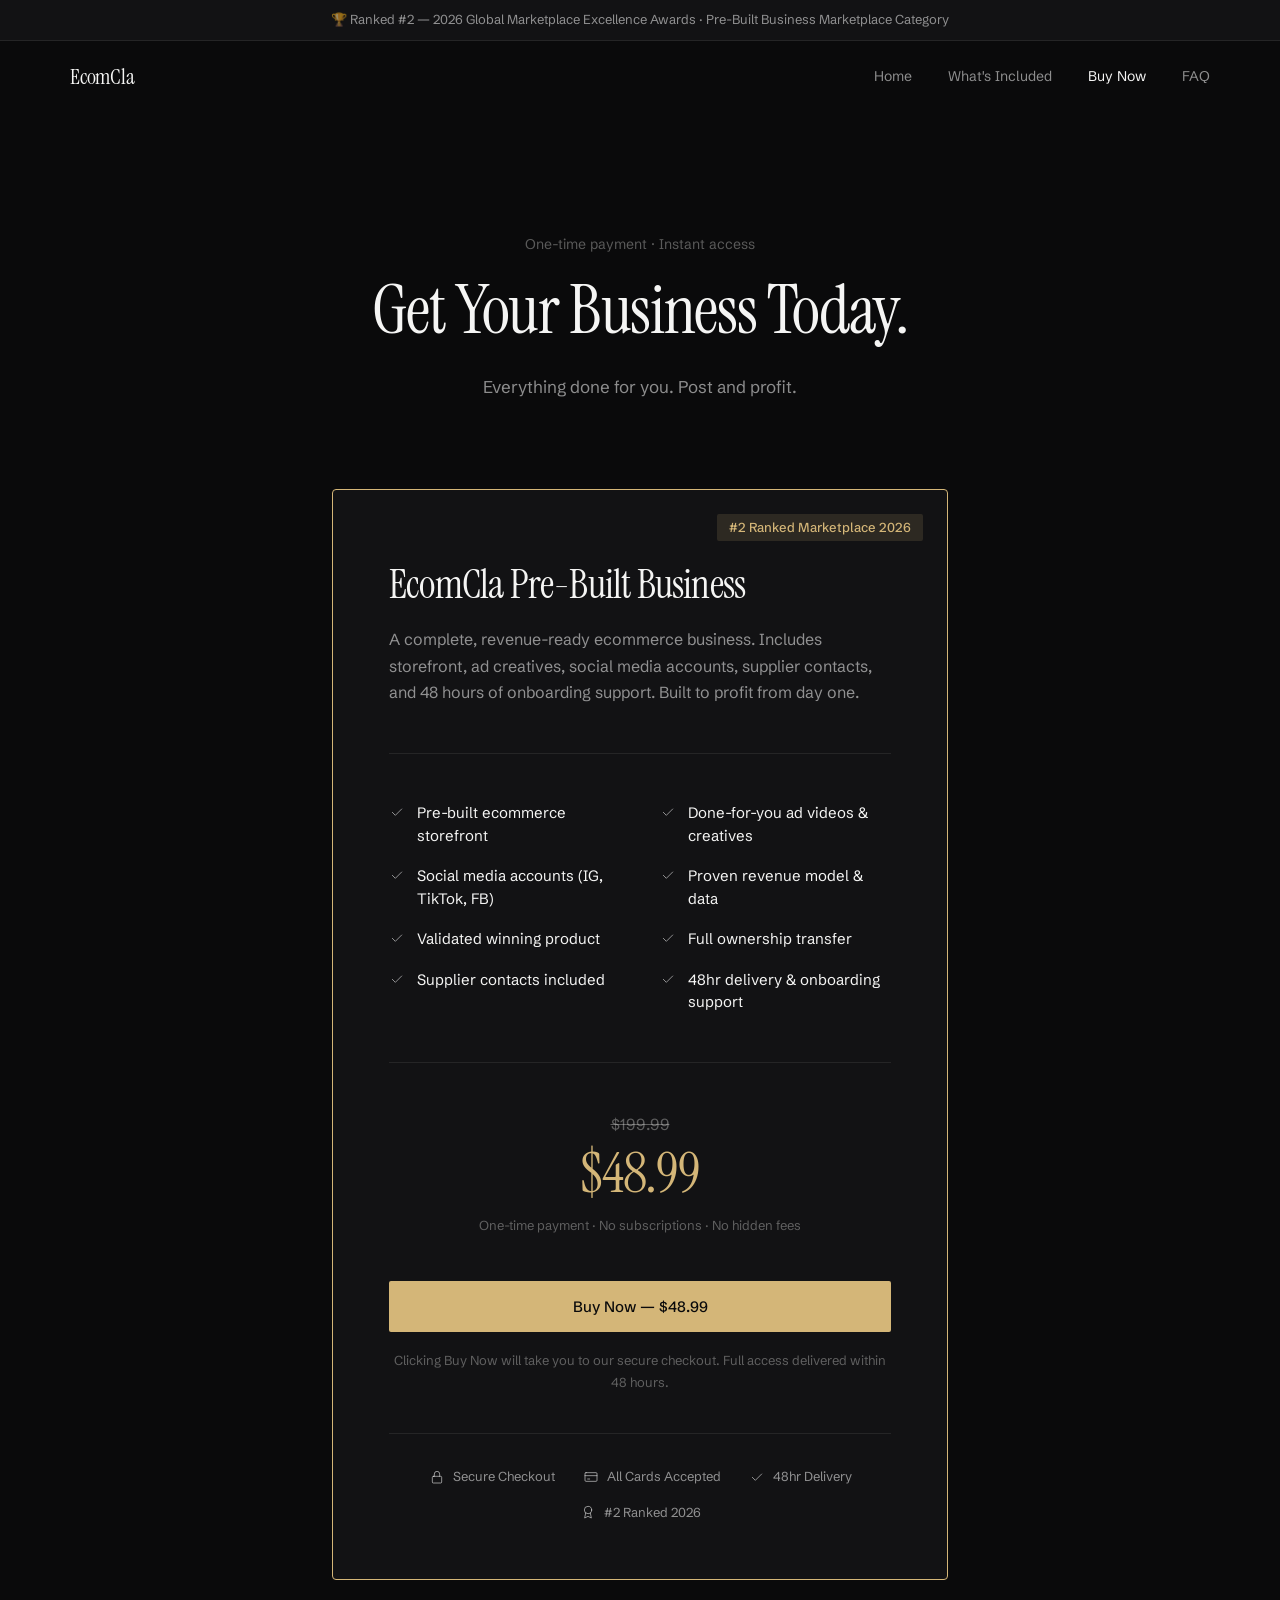
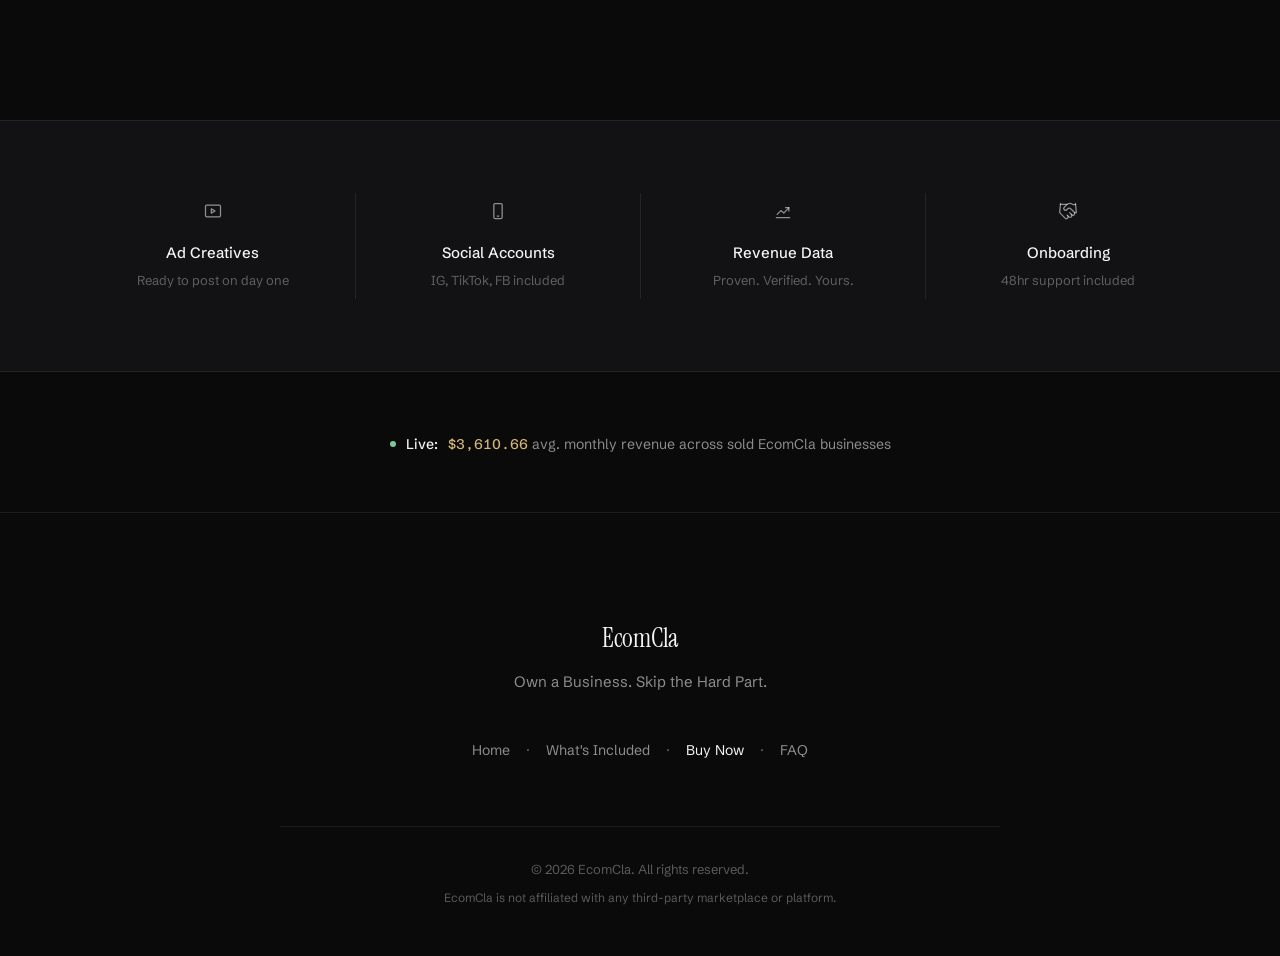
==== commit 57a37dc0: "Redesign visual system: champagne gold, Instrument Serif, near-black layers Replace Playfair/Inter w" ====
--- a/buy.html
+++ b/buy.html
@@ -5,11 +5,11 @@
   <meta name="viewport" content="width=device-width, initial-scale=1.0">
   <title>Buy Your Pre-Built Business — EcomCla · $48.99</title>
   <meta name="description" content="Get your complete pre-built ecommerce business for a one-time payment of $48.99. Ad creatives, social accounts, storefront, and 48hr onboarding included.">
-  <meta name="theme-color" content="#000000">
-  <link rel="icon" href="data:image/svg+xml,%3Csvg xmlns='http://www.w3.org/2000/svg' viewBox='0 0 64 64'%3E%3Crect width='64' height='64' fill='%23000'/%3E%3Ctext x='32' y='46' text-anchor='middle' font-family='Georgia,serif' font-size='42' font-weight='700' fill='%23C9A84C'%3EE%3C/text%3E%3C/svg%3E">
+  <meta name="theme-color" content="#0A0A0B">
+  <link rel="icon" href="data:image/svg+xml,%3Csvg xmlns='http://www.w3.org/2000/svg' viewBox='0 0 64 64'%3E%3Crect width='64' height='64' rx='4' fill='%230A0A0B'/%3E%3Ctext x='32' y='46' text-anchor='middle' font-family='Georgia,serif' font-size='40' fill='%23F5F5F4'%3EE%3C/text%3E%3C/svg%3E">
   <link rel="preconnect" href="https://fonts.googleapis.com">
   <link rel="preconnect" href="https://fonts.gstatic.com" crossorigin>
-  <link href="https://fonts.googleapis.com/css2?family=Inter:wght@400;500;600;700&family=Playfair+Display:ital,wght@0,500;0,600;0,700;1,400;1,500&display=swap" rel="stylesheet">
+  <link href="https://fonts.googleapis.com/css2?family=Instrument+Serif&family=Schibsted+Grotesk:wght@400;500;600&display=swap" rel="stylesheet">
   <link rel="stylesheet" href="styles.css">
   <script>document.documentElement.classList.add('js');</script>
   <script src="nav.js" defer></script>
@@ -21,7 +21,7 @@
     <!-- PAGE HERO -->
     <section class="page-hero page-hero--buy">
       <div class="container fade-up">
-        <span class="eyebrow stagger-child">One-Time Payment · Instant Access</span>
+        <span class="kicker stagger-child">One-time payment · Instant access</span>
         <h1 class="stagger-child">Get Your Business Today.</h1>
         <p class="page-hero-sub stagger-child">Everything done for you. Post and profit.</p>
       </div>
@@ -31,7 +31,7 @@
     <section class="product-section">
       <div class="product-wrap fade-up">
         <article class="product-card" id="product">
-          <span class="rank-badge">🏆 #2 Ranked Marketplace 2026</span>
+          <span class="rank-badge">#2 Ranked Marketplace 2026</span>
 
           <h2>EcomCla Pre-Built Business</h2>
           <p class="product-desc">A complete, revenue-ready ecommerce business. Includes storefront, ad creatives, social media accounts, supplier contacts, and 48 hours of onboarding support. Built to profit from day one.</p>
@@ -39,14 +39,14 @@
           <hr class="product-rule">
 
           <ul class="checklist" aria-label="What's included">
-            <li><span class="check" aria-hidden="true">✓</span>Pre-built ecommerce storefront</li>
-            <li><span class="check" aria-hidden="true">✓</span>Done-for-you ad videos &amp; creatives</li>
-            <li><span class="check" aria-hidden="true">✓</span>Social media accounts (IG, TikTok, FB)</li>
-            <li><span class="check" aria-hidden="true">✓</span>Proven revenue model &amp; data</li>
-            <li><span class="check" aria-hidden="true">✓</span>Validated winning product</li>
-            <li><span class="check" aria-hidden="true">✓</span>Full ownership transfer</li>
-            <li><span class="check" aria-hidden="true">✓</span>Supplier contacts included</li>
-            <li><span class="check" aria-hidden="true">✓</span>48hr delivery &amp; onboarding support</li>
+            <li><svg class="icon icon--sm" viewBox="0 0 24 24" aria-hidden="true"><path d="M5 12.5l4.5 4.5L19 7.5"/></svg>Pre-built ecommerce storefront</li>
+            <li><svg class="icon icon--sm" viewBox="0 0 24 24" aria-hidden="true"><path d="M5 12.5l4.5 4.5L19 7.5"/></svg>Done-for-you ad videos &amp; creatives</li>
+            <li><svg class="icon icon--sm" viewBox="0 0 24 24" aria-hidden="true"><path d="M5 12.5l4.5 4.5L19 7.5"/></svg>Social media accounts (IG, TikTok, FB)</li>
+            <li><svg class="icon icon--sm" viewBox="0 0 24 24" aria-hidden="true"><path d="M5 12.5l4.5 4.5L19 7.5"/></svg>Proven revenue model &amp; data</li>
+            <li><svg class="icon icon--sm" viewBox="0 0 24 24" aria-hidden="true"><path d="M5 12.5l4.5 4.5L19 7.5"/></svg>Validated winning product</li>
+            <li><svg class="icon icon--sm" viewBox="0 0 24 24" aria-hidden="true"><path d="M5 12.5l4.5 4.5L19 7.5"/></svg>Full ownership transfer</li>
+            <li><svg class="icon icon--sm" viewBox="0 0 24 24" aria-hidden="true"><path d="M5 12.5l4.5 4.5L19 7.5"/></svg>Supplier contacts included</li>
+            <li><svg class="icon icon--sm" viewBox="0 0 24 24" aria-hidden="true"><path d="M5 12.5l4.5 4.5L19 7.5"/></svg>48hr delivery &amp; onboarding support</li>
           </ul>
 
           <hr class="product-rule">
@@ -57,14 +57,14 @@
             <p class="price-note">One-time payment · No subscriptions · No hidden fees</p>
           </div>
 
-          <a href="#product" class="btn btn-gold btn-buy" data-checkout>Buy Now — $48.99</a>
+          <a href="#product" class="btn btn-primary btn-buy" data-checkout>Buy Now — $48.99</a>
           <p class="buy-note">Clicking Buy Now will take you to our secure checkout. Full access delivered within 48 hours.</p>
 
           <div class="trust-badges">
-            <span>🔒 Secure Checkout</span>
-            <span>💳 All Cards Accepted</span>
-            <span>✓ 48hr Delivery</span>
-            <span>🏆 #2 Ranked 2026</span>
+            <span><svg class="icon icon--sm" viewBox="0 0 24 24" aria-hidden="true"><rect x="5" y="11" width="14" height="10" rx="1.5"/><path d="M8 11V7.5a4 4 0 0 1 8 0V11"/></svg>Secure Checkout</span>
+            <span><svg class="icon icon--sm" viewBox="0 0 24 24" aria-hidden="true"><rect x="3" y="5.5" width="18" height="13" rx="1.5"/><path d="M3 10h18"/><path d="M7 15h3"/></svg>All Cards Accepted</span>
+            <span><svg class="icon icon--sm" viewBox="0 0 24 24" aria-hidden="true"><path d="M5 12.5l4.5 4.5L19 7.5"/></svg>48hr Delivery</span>
+            <span><svg class="icon icon--sm" viewBox="0 0 24 24" aria-hidden="true"><circle cx="12" cy="9" r="5.5"/><path d="M8.5 13.5 7 21l5-2.5 5 2.5-1.5-7.5"/></svg>#2 Ranked 2026</span>
           </div>
         </article>
       </div>
@@ -75,22 +75,22 @@
       <div class="container">
         <div class="included-grid fade-up">
           <div class="included-item stagger-child">
-            <span class="included-icon" aria-hidden="true">🎬</span>
+            <svg class="icon" viewBox="0 0 24 24" aria-hidden="true"><rect x="3" y="5" width="18" height="14" rx="1.5"/><path d="M10 9.5v5l4.5-2.5z"/></svg>
             <span class="included-label">Ad Creatives</span>
             <span class="included-sub">Ready to post on day one</span>
           </div>
           <div class="included-item stagger-child">
-            <span class="included-icon" aria-hidden="true">📱</span>
+            <svg class="icon" viewBox="0 0 24 24" aria-hidden="true"><rect x="7" y="3" width="10" height="18" rx="1.5"/><path d="M11 18h2"/></svg>
             <span class="included-label">Social Accounts</span>
             <span class="included-sub">IG, TikTok, FB included</span>
           </div>
           <div class="included-item stagger-child">
-            <span class="included-icon" aria-hidden="true">📈</span>
+            <svg class="icon" viewBox="0 0 24 24" aria-hidden="true"><path d="M4 20h16"/><path d="M5 16l4.5-4.5 3.5 3 6-6.5"/><path d="M15 8h4v4"/></svg>
             <span class="included-label">Revenue Data</span>
             <span class="included-sub">Proven. Verified. Yours.</span>
           </div>
           <div class="included-item stagger-child">
-            <span class="included-icon" aria-hidden="true">🤝</span>
+            <svg class="icon" viewBox="0 0 24 24" aria-hidden="true"><path d="m11 17 2 2a1 1 0 1 0 3-3"/><path d="m14 14 2.5 2.5a1 1 0 1 0 3-3l-3.88-3.88a3 3 0 0 0-4.24 0l-.88.88a1 1 0 1 1-3-3l2.81-2.81a5.79 5.79 0 0 1 7.06-.87l.47.28a2 2 0 0 0 1.42.25L21 4"/><path d="m21 3 1 11h-2"/><path d="M3 3 2 14l6.5 6.5a1 1 0 1 0 3-3"/><path d="M3 4h8"/></svg>
             <span class="included-label">Onboarding</span>
             <span class="included-sub">48hr support included</span>
           </div>
@@ -103,8 +103,8 @@
       <div class="container">
         <p class="live-strip-inner">
           <span class="pulse-dot" aria-hidden="true"></span>
-          <strong>LIVE:</strong>
-          <span class="gold"><span class="counter" data-counter="6421.53" data-duration="1800">$0.00</span> avg. monthly revenue across sold EcomCla businesses</span>
+          <strong>Live:</strong>
+          <span><span class="counter" data-counter="6421.53" data-duration="1800">$0.00</span> avg. monthly revenue across sold EcomCla businesses</span>
         </p>
       </div>
     </section>
--- a/styles.css
+++ b/styles.css
@@ -1,25 +1,42 @@
 /* ==========================================================================
    EcomCla — Shared Stylesheet
-   Matte black · Gold · White. Sharp edges, deliberate luxury.
+   Layered near-blacks, warm off-white type, champagne gold used sparingly:
+   the primary CTA, the live revenue number, and the guarantee seal.
    ========================================================================== */
 
 :root {
-  --gold: #C9A84C;
-  --gold-light: #F0C040;
-  --black: #000000;
-  --charcoal: #111111;
-  --charcoal-2: #1A1A1A;
-  --white: #FFFFFF;
-  --white-muted: rgba(255, 255, 255, 0.65);
-  --font-serif: 'Playfair Display', serif;
-  --font-sans: 'Inter', sans-serif;
-
-  --gold-line: rgba(201, 168, 76, 0.2);
-  --gold-glow: rgba(201, 168, 76, 0.15);
-  --red: #E5484D;
-  --live-green: #4ADE80;
-  --ease-out: cubic-bezier(0.2, 0.7, 0.2, 1);
-  --header-h: 112px;
+  /* Color */
+  --bg:            #0A0A0B;
+  --surface:       #121214;
+  --surface-2:     #1A1A1D;
+  --surface-sunk:  #0E0E10;
+  --border:        rgba(255, 255, 255, 0.08);
+  --border-strong: rgba(255, 255, 255, 0.14);
+  --border-hover:  rgba(255, 255, 255, 0.3);
+  --text:          #F5F5F4;
+  --text-muted:    rgba(245, 245, 244, 0.56);
+  --text-faint:    rgba(245, 245, 244, 0.34);
+  --gold:          #D4B678;
+  --gold-hover:    #E0C68C;
+  --gold-dim:      rgba(212, 182, 120, 0.14);
+  --live:          #7BC89A;
+
+  /* Type */
+  --font-display: 'Instrument Serif', Georgia, serif;
+  --font-sans: 'Schibsted Grotesk', -apple-system, sans-serif;
+
+  /* Space */
+  --space-section: 140px;
+  --space-section-mobile: 80px;
+  --content-max: 1140px;
+  --gutter: 32px;
+
+  /* Radius */
+  --radius-btn: 2px;
+  --radius-card: 4px;
+
+  --ease: cubic-bezier(0.22, 0.61, 0.36, 1);
+  --header-h: 108px;
 }
 
 /* --------------------------------------------------------------------------
@@ -37,15 +54,16 @@
 html {
   scroll-behavior: smooth;
   -webkit-text-size-adjust: 100%;
-  background: var(--black);
+  background: var(--bg);
 }
 
 body {
-  background: var(--black);
-  color: var(--white);
+  background: var(--bg);
+  color: var(--text);
   font-family: var(--font-sans);
   font-size: 16px;
-  line-height: 1.6;
+  font-weight: 400;
+  line-height: 1.65;
   -webkit-font-smoothing: antialiased;
   -moz-osx-font-smoothing: grayscale;
   overflow-x: hidden;
@@ -69,51 +87,21 @@
 }
 
 h1, h2, h3 {
-  font-family: var(--font-serif);
-  font-weight: 600;
-  line-height: 1.15;
-  letter-spacing: -0.005em;
+  font-weight: 400;
+}
+
+p {
+  max-width: 62ch;
 }
 
 ::selection {
   background: var(--gold);
-  color: var(--black);
+  color: var(--bg);
 }
 
 :focus-visible {
-  outline: 2px solid var(--gold-light);
-  outline-offset: 3px;
-}
-
-/* --------------------------------------------------------------------------
-   Layout helpers
-   -------------------------------------------------------------------------- */
-
-.container {
-  width: 100%;
-  max-width: 1200px;
-  margin: 0 auto;
-  padding: 0 24px;
-}
-
-.section {
-  padding: 120px 0;
-}
-
-.section-head {
-  text-align: center;
-  max-width: 680px;
-  margin: 0 auto 72px;
-}
-
-.section-head h2 {
-  font-size: clamp(34px, 5vw, 48px);
-  margin-bottom: 16px;
-}
-
-.section-head p {
-  font-size: 18px;
-  color: var(--white-muted);
+  outline: 2px solid var(--gold);
+  outline-offset: 2px;
 }
 
 .visually-hidden {
@@ -128,30 +116,85 @@
   border: 0;
 }
 
-.eyebrow {
+/* Thin-stroke line icons */
+.icon {
   display: block;
-  font-size: 13px;
-  font-weight: 500;
-  letter-spacing: 0.15em;
-  text-transform: uppercase;
-  color: var(--gold);
-}
-
-/* Thin gold divider between major sections */
+  flex-shrink: 0;
+  width: 20px;
+  height: 20px;
+  fill: none;
+  stroke: currentColor;
+  stroke-width: 1.5;
+  stroke-linecap: round;
+  stroke-linejoin: round;
+  color: var(--text-muted);
+}
+
+.icon--sm {
+  width: 16px;
+  height: 16px;
+}
+
+/* --------------------------------------------------------------------------
+   Layout & type helpers
+   -------------------------------------------------------------------------- */
+
+.container {
+  width: 100%;
+  max-width: calc(var(--content-max) + var(--gutter) * 2);
+  margin: 0 auto;
+  padding: 0 var(--gutter);
+}
+
+.section {
+  padding: var(--space-section) 0;
+}
+
+.section--surface {
+  background: var(--surface);
+}
+
+.section-head {
+  max-width: 640px;
+  margin: 0 auto 88px;
+  text-align: center;
+}
+
+.section-head p {
+  margin: 20px auto 0;
+  font-size: 17px;
+  color: var(--text-muted);
+}
+
+.heading {
+  font-family: var(--font-display);
+  font-size: clamp(32px, 4vw, 48px);
+  font-weight: 400;
+  line-height: 1.1;
+  letter-spacing: -0.02em;
+  color: var(--text);
+}
+
+.kicker {
+  display: block;
+  font-size: 14px;
+  line-height: 1.5;
+  color: var(--text-faint);
+}
+
 .section-divider {
   border: 0;
   height: 1px;
   margin: 0;
-  background: linear-gradient(90deg, transparent 0%, var(--gold) 20%, var(--gold) 80%, transparent 100%);
-  opacity: 0.55;
+  background: var(--border);
 }
 
 .short-rule {
   border: 0;
-  width: 60px;
+  width: 40px;
   height: 1px;
-  background: var(--gold);
-  margin: 36px auto;
+  margin: 48px auto;
+  background: var(--border-strong);
 }
 
 /* --------------------------------------------------------------------------
@@ -162,45 +205,44 @@
   display: inline-flex;
   align-items: center;
   justify-content: center;
-  gap: 10px;
-  padding: 16px 32px;
+  gap: 8px;
+  padding: 14px 28px;
   font-family: var(--font-sans);
   font-size: 15px;
-  font-weight: 600;
-  letter-spacing: 0.02em;
-  border: 1px solid var(--gold);
-  border-radius: 0;
+  font-weight: 500;
+  line-height: 1.3;
+  border-radius: var(--radius-btn);
   cursor: pointer;
-  transition: background-color 0.25s ease, color 0.25s ease, border-color 0.25s ease, box-shadow 0.25s ease;
   white-space: nowrap;
 }
 
-.btn-gold {
+.btn-primary {
   background: var(--gold);
-  color: var(--black);
-}
-
-.btn-gold:hover {
-  background: var(--gold-light);
-  border-color: var(--gold-light);
-  box-shadow: 0 0 32px rgba(240, 192, 64, 0.25);
-}
-
-.btn-outline {
+  color: #0A0A0B;
+  border: none;
+  transition: background 160ms ease;
+}
+
+.btn-primary:hover {
+  background: var(--gold-hover);
+}
+
+.btn-secondary {
   background: transparent;
-  color: var(--gold);
-}
-
-.btn-outline:hover {
-  background: rgba(201, 168, 76, 0.08);
-  color: var(--gold-light);
-  border-color: var(--gold-light);
+  color: var(--text);
+  border: 1px solid var(--border-strong);
+  transition: border-color 160ms ease, background 160ms ease;
+}
+
+.btn-secondary:hover {
+  border-color: var(--border-hover);
+  background: rgba(255, 255, 255, 0.03);
 }
 
 .btn-row {
   display: flex;
   flex-wrap: wrap;
-  gap: 16px;
+  gap: 12px;
 }
 
 .btn-row.center {
@@ -218,100 +260,75 @@
 }
 
 .announce-bar {
-  background: var(--gold);
-  color: var(--black);
-  font-family: var(--font-sans);
+  background: var(--surface);
+  border-bottom: 1px solid var(--border);
+  color: var(--text-muted);
   font-size: 13px;
-  font-weight: 500;
-  line-height: 1.4;
+  line-height: 1.5;
   text-align: center;
-  padding: 9px 16px;
+  padding: 10px 20px;
 }
 
 .navbar {
   position: relative;
   background: transparent;
   border-bottom: 1px solid transparent;
-  transition: background-color 0.35s ease, border-color 0.35s ease;
+  transition: background-color 0.3s ease, border-color 0.3s ease;
 }
 
 .navbar.scrolled,
 .navbar.menu-open {
-  background: var(--black);
-  border-bottom-color: var(--gold);
+  background: rgba(10, 10, 11, 0.85);
+  -webkit-backdrop-filter: blur(12px);
+  backdrop-filter: blur(12px);
+  border-bottom-color: var(--border);
 }
 
 .navbar-inner {
   display: flex;
   align-items: center;
   justify-content: space-between;
-  height: 76px;
+  height: 72px;
 }
 
 .wordmark {
-  font-family: var(--font-serif);
-  font-size: 28px;
-  font-weight: 600;
-  color: var(--gold);
-  letter-spacing: 0.01em;
+  font-family: var(--font-display);
+  font-size: 22px;
+  font-weight: 400;
   line-height: 1;
+  letter-spacing: -0.01em;
+  color: var(--text);
 }
 
 .nav-links {
   display: flex;
   align-items: center;
-  gap: 40px;
+  gap: 36px;
 }
 
 .nav-links a {
-  position: relative;
   display: inline-block;
   padding: 6px 0;
   font-size: 14px;
-  font-weight: 500;
-  letter-spacing: 0.06em;
-  color: var(--white-muted);
-  transition: color 0.25s ease;
-}
-
-.nav-links a::after {
-  content: '';
-  position: absolute;
-  left: 0;
-  right: 0;
-  bottom: 0;
-  height: 1px;
-  background: var(--gold);
-  transform: scaleX(0);
-  transform-origin: left;
-  transition: transform 0.3s var(--ease-out);
-}
-
-.nav-links a:hover {
-  color: var(--white);
-}
-
-.nav-links a:hover::after {
-  transform: scaleX(1);
-}
-
+  color: var(--text-muted);
+  transition: color 160ms ease;
+}
+
+.nav-links a:hover,
 .nav-links a.active {
-  color: var(--gold);
-}
-
-.nav-links a.active::after {
-  transform: scaleX(1);
+  color: var(--text);
 }
 
 .nav-toggle {
   display: none;
-  color: var(--gold);
-  font-size: 26px;
-  line-height: 1;
+  align-items: center;
+  justify-content: center;
   width: 44px;
   height: 44px;
-  align-items: center;
-  justify-content: center;
+  margin-right: -10px;
+  font-size: 22px;
+  line-height: 1;
+  color: var(--text);
 }
 
 /* --------------------------------------------------------------------------
@@ -319,22 +336,20 @@
    -------------------------------------------------------------------------- */
 
 .site-footer {
-  background: var(--black);
-  border-top: 1px solid var(--gold-line);
-  padding: 80px 0 40px;
+  background: var(--bg);
+  border-top: 1px solid var(--border);
+  padding: 112px 0 48px;
   text-align: center;
 }
 
 .site-footer .wordmark {
-  font-size: 34px;
+  font-size: 26px;
 }
 
 .footer-tagline {
-  margin-top: 14px;
-  font-family: var(--font-serif);
-  font-style: italic;
-  font-size: 17px;
-  color: var(--white-muted);
+  margin: 16px auto 0;
+  font-size: 15px;
+  color: var(--text-muted);
 }
 
 .footer-links {
@@ -342,83 +357,78 @@
   flex-wrap: wrap;
   justify-content: center;
   align-items: center;
-  gap: 8px 14px;
-  margin-top: 36px;
+  gap: 8px 16px;
+  margin-top: 44px;
   font-size: 14px;
-  letter-spacing: 0.04em;
 }
 
 .footer-links a {
-  color: var(--white-muted);
-  transition: color 0.25s ease;
+  color: var(--text-muted);
+  transition: color 160ms ease;
 }
 
 .footer-links a:hover,
 .footer-links a.active {
-  color: var(--gold);
+  color: var(--text);
 }
 
 .footer-links .sep {
-  color: var(--gold);
-  opacity: 0.6;
+  color: var(--text-faint);
 }
 
 .footer-rule {
   border: 0;
   height: 1px;
   max-width: 720px;
-  margin: 48px auto 28px;
-  background: linear-gradient(90deg, transparent, var(--gold), transparent);
+  margin: 64px auto 32px;
+  background: var(--border);
 }
 
 .footer-copy {
+  margin: 0 auto;
   font-size: 13px;
-  color: var(--white-muted);
+  color: var(--text-faint);
 }
 
 .footer-disclaimer {
-  margin-top: 8px;
+  margin: 8px auto 0;
   font-size: 12px;
-  color: rgba(255, 255, 255, 0.4);
-}
-
-/* --------------------------------------------------------------------------
-   Shared: live tag + pulsing dot + counters
+  color: var(--text-faint);
+}
+
+/* --------------------------------------------------------------------------
+   Shared: live tag + counter
    -------------------------------------------------------------------------- */
 
 .live-tag {
   display: inline-flex;
   align-items: center;
   gap: 10px;
-  font-size: 12px;
-  font-weight: 600;
-  letter-spacing: 0.15em;
-  text-transform: uppercase;
-  color: var(--gold);
+  font-size: 13px;
+  color: var(--text-faint);
 }
 
 .pulse-dot {
-  position: relative;
   flex-shrink: 0;
-  width: 8px;
-  height: 8px;
+  width: 6px;
+  height: 6px;
   border-radius: 50%;
-  background: var(--live-green);
-  animation: dot-pulse 2s ease-out infinite;
+  background: var(--live);
+  animation: dot-pulse 2.4s ease-in-out infinite;
 }
 
 @keyframes dot-pulse {
-  0%   { box-shadow: 0 0 0 0 rgba(74, 222, 128, 0.6); }
-  70%  { box-shadow: 0 0 0 10px rgba(74, 222, 128, 0); }
-  100% { box-shadow: 0 0 0 0 rgba(74, 222, 128, 0); }
+  0%, 100% { opacity: 1; }
+  50%      { opacity: 0.35; }
 }
 
 .counter {
-  font-family: var(--font-serif);
-  font-weight: 600;
+  font-family: var(--font-display);
+  font-weight: 400;
+  letter-spacing: -0.02em;
   color: var(--gold);
   font-variant-numeric: lining-nums tabular-nums;
-  line-height: 1.05;
+  line-height: 1;
 }
 
 /* --------------------------------------------------------------------------
@@ -426,87 +436,62 @@
    -------------------------------------------------------------------------- */
 
 .hero {
-  position: relative;
   display: flex;
   align-items: center;
   min-height: calc(100vh - var(--header-h));
   min-height: calc(100svh - var(--header-h));
-  padding: 80px 0 100px;
-  background-color: var(--black);
-  background-image: radial-gradient(rgba(255, 255, 255, 0.07) 1px, transparent 1.2px);
-  background-size: 26px 26px;
-  overflow: hidden;
-}
-
-.hero::before {
-  content: '';
-  position: absolute;
-  top: 50%;
-  left: 28%;
-  width: 1000px;
-  height: 1000px;
-  transform: translate(-50%, -50%);
-  background: radial-gradient(circle, rgba(201, 168, 76, 0.13) 0%, rgba(201, 168, 76, 0.04) 35%, transparent 62%);
-  pointer-events: none;
-}
-
-.hero::after {
-  content: '';
-  position: absolute;
-  inset: auto 0 0 0;
-  height: 160px;
-  background: linear-gradient(to bottom, transparent, var(--black));
-  pointer-events: none;
+  padding: 112px 0 140px;
+  background: var(--bg);
 }
 
 .hero-grid {
-  position: relative;
-  z-index: 1;
   display: grid;
   grid-template-columns: 55fr 45fr;
-  gap: 64px;
+  gap: 88px;
   align-items: center;
+  width: 100%;
 }
 
 .hero h1 {
-  font-size: clamp(40px, 6vw, 68px);
-  line-height: 1.08;
-  margin: 24px 0 28px;
+  font-family: var(--font-display);
+  font-size: clamp(44px, 6vw, 76px);
+  font-weight: 400;
+  line-height: 1.02;
+  letter-spacing: -0.02em;
+  color: var(--text);
 }
 
 .hero-sub {
   max-width: 480px;
-  margin-bottom: 40px;
+  margin: 36px 0 48px;
   font-size: 17px;
-  line-height: 1.7;
-  color: var(--white-muted);
+  color: var(--text-muted);
 }
 
 /* Hero stat card */
 .stat-card {
-  background: var(--charcoal-2);
-  border: 1px solid var(--gold);
-  box-shadow: 0 0 40px var(--gold-glow);
-  padding: 40px;
+  background: var(--surface);
+  border: 1px solid var(--border);
+  border-radius: var(--radius-card);
+  padding: 44px 40px 40px;
 }
 
 .stat-card .counter {
   display: block;
-  margin: 28px 0 10px;
-  font-size: 52px;
+  margin: 32px 0 14px;
+  font-size: 60px;
 }
 
 .stat-card-label {
-  font-size: 15px;
-  color: var(--white-muted);
+  font-size: 14px;
+  color: var(--text-muted);
 }
 
 .stat-card-rule {
   border: 0;
   height: 1px;
-  background: var(--gold);
-  opacity: 0.5;
-  margin: 32px 0;
+  margin: 40px 0 32px;
+  background: var(--border);
 }
 
 .mini-stats {
@@ -520,24 +505,23 @@
 }
 
 .mini-stat + .mini-stat {
-  border-left: 1px solid var(--gold-line);
+  border-left: 1px solid var(--border);
 }
 
 .mini-stat-num {
   display: block;
-  font-family: var(--font-serif);
-  font-size: 28px;
-  font-weight: 600;
+  font-size: 22px;
+  font-weight: 500;
   line-height: 1.2;
-  color: var(--gold);
+  letter-spacing: -0.01em;
+  color: var(--text);
 }
 
 .mini-stat-label {
   display: block;
   margin-top: 6px;
-  font-size: 12px;
-  letter-spacing: 0.04em;
-  color: var(--white-muted);
+  font-size: 13px;
+  color: var(--text-faint);
 }
 
 /* --------------------------------------------------------------------------
@@ -545,54 +529,55 @@
    -------------------------------------------------------------------------- */
 
 .award {
-  background: var(--charcoal);
-  padding: 100px 0;
+  background: var(--surface);
+  padding: var(--space-section) 0;
   text-align: center;
 }
 
 .award-inner {
   max-width: 760px;
   margin: 0 auto;
-  padding: 0 24px;
+  padding: 0 var(--gutter);
 }
 
 .award-trophy {
   display: block;
-  font-size: 48px;
+  font-size: 36px;
   line-height: 1;
-  margin-bottom: 28px;
-}
-
-.award h2 {
-  font-size: clamp(34px, 5vw, 48px);
-  margin: 18px 0 14px;
+  margin-bottom: 32px;
+}
+
+.award .heading {
+  margin: 16px 0 16px;
 }
 
 .award-sub {
-  font-size: 18px;
-  color: var(--white-muted);
+  margin: 0 auto;
+  font-size: 17px;
+  color: var(--text-muted);
 }
 
 .award blockquote {
   max-width: 640px;
   margin: 0 auto;
-  padding-left: 28px;
-  border-left: 4px solid var(--gold);
+  padding-left: 32px;
+  border-left: 2px solid var(--border-strong);
   text-align: left;
-  font-family: var(--font-serif);
-  font-style: italic;
-  font-size: 22px;
-  line-height: 1.6;
-  color: var(--white);
+  font-family: var(--font-display);
+  font-size: 24px;
+  font-style: normal;
+  line-height: 1.5;
+  letter-spacing: -0.01em;
+  color: var(--text);
 }
 
 .award-attribution {
   max-width: 640px;
-  margin: 20px auto 0;
-  padding-left: 32px;
+  margin: 24px auto 0;
+  padding-left: 34px;
   text-align: left;
   font-size: 14px;
-  color: var(--white-muted);
+  color: var(--text-faint);
 }
 
 /* --------------------------------------------------------------------------
@@ -600,17 +585,17 @@
    -------------------------------------------------------------------------- */
 
 .marquee {
-  background: var(--black);
-  border-top: 1px solid var(--gold);
-  border-bottom: 1px solid var(--gold);
+  background: var(--bg);
+  border-top: 1px solid var(--border);
+  border-bottom: 1px solid var(--border);
   overflow: hidden;
-  padding: 18px 0;
+  padding: 22px 0;
 }
 
 .marquee-track {
   display: flex;
   width: max-content;
-  animation: marquee 30s linear infinite;
+  animation: marquee 50s linear infinite;
 }
 
 .marquee:hover .marquee-track {
@@ -621,17 +606,18 @@
   display: flex;
   align-items: center;
   flex-shrink: 0;
-  gap: 28px;
-  padding-right: 28px;
+  gap: 32px;
+  padding-right: 32px;
   font-size: 13px;
-  font-weight: 500;
-  letter-spacing: 0.1em;
-  color: var(--gold);
+  color: var(--text-faint);
   white-space: nowrap;
 }
 
-.marquee-group .mq-sep {
-  opacity: 0.8;
+.mq-sep {
+  width: 3px;
+  height: 3px;
+  border-radius: 50%;
+  background: var(--text-faint);
 }
 
 @keyframes marquee {
@@ -644,60 +630,59 @@
    -------------------------------------------------------------------------- */
 
 .steps {
+  position: relative;
   display: grid;
   grid-template-columns: repeat(3, 1fr);
-  gap: 56px;
+  gap: 64px;
+}
+
+/* The connecting line runs through every step dot */
+.steps::before {
+  content: '';
+  position: absolute;
+  top: 3px;
+  left: 0;
+  right: 0;
+  height: 1px;
+  background: var(--border);
 }
 
 .step {
   position: relative;
-  padding-top: 84px;
-}
-
-.step-watermark {
+  padding-top: 44px;
+}
+
+.step-dot {
   position: absolute;
-  top: -24px;
-  left: -10px;
-  font-family: var(--font-serif);
-  font-size: 160px;
-  font-weight: 700;
-  line-height: 1;
-  color: var(--gold);
-  opacity: 0.06;
-  pointer-events: none;
-  user-select: none;
-}
-
-.step-content {
-  position: relative;
+  top: 0;
+  left: 0;
+  width: 7px;
+  height: 7px;
+  border-radius: 50%;
+  background: var(--gold);
 }
 
 .step-label {
   display: block;
   font-size: 13px;
-  font-weight: 600;
-  letter-spacing: 0.15em;
-  color: var(--gold);
-}
-
-.step-rule {
-  border: 0;
-  width: 40px;
-  height: 1px;
-  background: var(--gold);
-  margin: 16px 0 24px;
+  color: var(--text-faint);
+  font-variant-numeric: tabular-nums;
 }
 
 .step h3 {
-  font-size: 28px;
-  margin-bottom: 14px;
+  margin: 16px 0 14px;
+  font-family: var(--font-sans);
+  font-size: 19px;
+  font-weight: 500;
+  line-height: 1.35;
+  letter-spacing: -0.01em;
+  color: var(--text);
 }
 
 .step p {
-  max-width: 280px;
+  max-width: 300px;
   font-size: 16px;
-  line-height: 1.7;
-  color: var(--white-muted);
+  color: var(--text-muted);
 }
 
 /* --------------------------------------------------------------------------
@@ -705,391 +690,291 @@
    -------------------------------------------------------------------------- */
 
 .revenue {
-  position: relative;
-  padding: 170px 0;
+  padding: 180px 0;
   text-align: center;
-  background: var(--black);
-  overflow: hidden;
-}
-
-.revenue::before {
-  content: '';
-  position: absolute;
-  top: 50%;
-  left: 50%;
-  width: 1100px;
-  height: 640px;
-  transform: translate(-50%, -50%);
-  background: radial-gradient(ellipse at center, rgba(201, 168, 76, 0.16) 0%, rgba(201, 168, 76, 0.05) 38%, transparent 66%);
-  pointer-events: none;
-}
-
-.revenue .container {
-  position: relative;
+  background: var(--bg);
 }
 
 .revenue .counter {
   display: block;
-  margin: 28px 0 24px;
-  font-size: clamp(56px, 10vw, 96px);
+  margin: 36px 0 32px;
+  font-size: clamp(56px, 9vw, 104px);
 }
 
 .revenue-label {
-  font-size: 20px;
-  color: var(--white);
-}
-
-.revenue-note {
-  margin-top: 12px;
-  font-size: 14px;
-  color: var(--white-muted);
-}
-
-/* --------------------------------------------------------------------------
-   Shared — CTA block
-   -------------------------------------------------------------------------- */
-
-.cta {
-  background: var(--charcoal);
-  padding: 130px 0;
-  text-align: center;
-}
-
-.cta h2 {
-  font-size: clamp(36px, 6vw, 56px);
-  margin-bottom: 18px;
-}
-
-.cta-sub {
-  max-width: 560px;
-  margin: 0 auto 44px;
-  font-size: 18px;
-  color: var(--white-muted);
-}
-
-.trust-line {
-  margin-top: 28px;
-  font-size: 13px;
-  color: var(--white-muted);
-}
-
-/* --------------------------------------------------------------------------
-   Inner pages — hero
-   -------------------------------------------------------------------------- */
-
-.page-hero {
-  position: relative;
-  padding: 120px 0 100px;
-  text-align: center;
-  background-color: var(--black);
-  background-image: radial-gradient(rgba(255, 255, 255, 0.06) 1px, transparent 1.2px);
-  background-size: 26px 26px;
-  overflow: hidden;
-}
-
-.page-hero::before {
-  content: '';
-  position: absolute;
-  top: 55%;
-  left: 50%;
-  width: 900px;
-  height: 600px;
-  transform: translate(-50%, -50%);
-  background: radial-gradient(ellipse at center, rgba(201, 168, 76, 0.12), transparent 62%);
-  pointer-events: none;
-}
-
-.page-hero::after {
-  content: '';
-  position: absolute;
-  inset: auto 0 0 0;
-  height: 120px;
-  background: linear-gradient(to bottom, transparent, var(--black));
-  pointer-events: none;
-}
-
-.page-hero .container {
-  position: relative;
-  z-index: 1;
-}
-
-.page-hero h1 {
-  font-size: clamp(40px, 6.5vw, 64px);
-  margin: 22px auto 22px;
-  max-width: 900px;
-}
-
-.page-hero-sub {
-  max-width: 560px;
   margin: 0 auto;
   font-size: 18px;
-  line-height: 1.7;
-  color: var(--white-muted);
+  color: var(--text-muted);
+}
+
+.revenue-note {
+  margin: 12px auto 0;
+  font-size: 14px;
+  color: var(--text-faint);
+}
+
+/* --------------------------------------------------------------------------
+   Shared — CTA block
+   -------------------------------------------------------------------------- */
+
+.cta {
+  background: var(--surface);
+  padding: var(--space-section) 0;
+  text-align: center;
+}
+
+.cta-sub {
+  margin: 24px auto 48px;
+  font-size: 17px;
+  color: var(--text-muted);
+}
+
+.trust-line {
+  margin: 32px auto 0;
+  font-size: 13px;
+  color: var(--text-faint);
+}
+
+/* --------------------------------------------------------------------------
+   Inner pages — hero
+   -------------------------------------------------------------------------- */
+
+.page-hero {
+  padding: 160px 0 112px;
+  text-align: center;
+  background: var(--bg);
+}
+
+.page-hero h1 {
+  max-width: 900px;
+  margin: 20px auto 28px;
+  font-family: var(--font-display);
+  font-size: clamp(42px, 5.4vw, 68px);
+  font-weight: 400;
+  line-height: 1.04;
+  letter-spacing: -0.02em;
+}
+
+.page-hero-sub {
+  margin: 0 auto;
+  max-width: 560px;
+  font-size: 17px;
+  color: var(--text-muted);
 }
 
 .page-hero--buy {
-  padding: 80px 0 72px;
-}
-
-.page-hero--buy h1 {
-  font-size: clamp(38px, 6vw, 56px);
-}
-
-.page-hero--buy .page-hero-sub,
-.page-hero--faq .page-hero-sub {
-  font-size: 17px;
+  padding: 120px 0 88px;
 }
 
 .page-hero--faq {
-  padding: 100px 0 80px;
+  padding: 140px 0 96px;
 }
 
 /* --------------------------------------------------------------------------
    What's Included — features grid
    -------------------------------------------------------------------------- */
+
+.features-section {
+  padding-top: 0;
+}
 
 .features {
   display: grid;
   grid-template-columns: repeat(3, 1fr);
-  gap: 24px;
+  gap: 20px;
 }
 
 .feature {
-  background: var(--charcoal-2);
-  border: 1px solid var(--gold);
-  padding: 36px;
-}
-
-.feature:hover {
-  border-color: var(--gold-light);
-  box-shadow: 0 0 40px rgba(201, 168, 76, 0.12);
-}
-
-.feature-icon {
-  display: block;
-  font-size: 32px;
-  line-height: 1;
-  margin-bottom: 24px;
-}
-
-.feature-num {
-  display: block;
-  font-size: 12px;
-  font-weight: 600;
-  letter-spacing: 0.15em;
-  color: var(--gold);
-  margin-bottom: 10px;
+  background: var(--surface);
+  border: 1px solid var(--border);
+  border-radius: var(--radius-card);
+  padding: 32px;
+}
+
+.feature .icon {
+  margin-bottom: 40px;
 }
 
 .feature h3 {
-  font-size: 23px;
-  margin-bottom: 14px;
+  margin-bottom: 12px;
+  font-family: var(--font-sans);
+  font-size: 19px;
+  font-weight: 500;
+  line-height: 1.35;
+  letter-spacing: -0.01em;
+  color: var(--text);
 }
 
 .feature p {
   font-size: 15px;
-  line-height: 1.7;
-  color: var(--white-muted);
+  color: var(--text-muted);
 }
 
 .feature--cta {
   display: flex;
   flex-direction: column;
   justify-content: space-between;
-  background: var(--gold);
-  color: var(--black);
+  background: var(--surface-2);
+  border-color: var(--border-strong);
+  transition: border-color 160ms ease;
 }
 
 .feature--cta:hover {
-  background: var(--gold-light);
-  border-color: var(--gold-light);
-}
-
-.feature--cta .feature-num {
-  color: var(--black);
-  opacity: 0.7;
-}
-
-.feature--cta h3 {
-  font-size: 30px;
-}
-
-.feature--cta p {
-  color: rgba(0, 0, 0, 0.72);
+  border-color: var(--border-hover);
 }
 
 .feature-cta-link {
   display: inline-flex;
   align-items: center;
-  gap: 10px;
-  margin-top: 28px;
+  gap: 8px;
+  margin-top: 40px;
   font-size: 15px;
-  font-weight: 700;
-  letter-spacing: 0.02em;
+  font-weight: 500;
+  color: var(--text);
 }
 
 .feature-cta-link span {
-  transition: transform 0.25s ease;
+  transition: transform 160ms ease;
 }
 
 .feature--cta:hover .feature-cta-link span {
-  transform: translateX(4px);
+  transform: translateX(3px);
 }
 
 /* --------------------------------------------------------------------------
    What's Included — comparison table
    -------------------------------------------------------------------------- */
-
-.features-section {
-  padding-top: 40px;
-}
-
-.compare-section {
-  background: var(--black);
-}
-
-.section-head--compare h2 {
-  font-size: clamp(32px, 4.6vw, 44px);
-}
-
-.section-head--compare p {
-  font-size: 17px;
-}
 
 .compare-wrap {
   max-width: 980px;
   margin: 0 auto;
-  border: 1px solid var(--gold);
-  box-shadow: 0 0 60px rgba(201, 168, 76, 0.08);
+  border: 1px solid var(--border);
+  border-radius: var(--radius-card);
+  overflow: hidden;
 }
 
 .compare-table {
   width: 100%;
   border-collapse: collapse;
-  background: var(--charcoal-2);
   font-size: 15px;
 }
 
 .compare-table th {
-  background: var(--gold);
-  color: var(--black);
-  padding: 18px 24px;
+  background: var(--surface-2);
+  color: var(--text);
+  padding: 20px 28px;
   text-align: left;
-  font-size: 13px;
-  font-weight: 700;
-  letter-spacing: 0.1em;
-  text-transform: uppercase;
+  font-size: 14px;
+  font-weight: 500;
 }
 
 .compare-table td {
-  padding: 18px 24px;
-  border-top: 1px solid rgba(201, 168, 76, 0.12);
+  padding: 20px 28px;
+  border-top: 1px solid var(--border);
   vertical-align: top;
 }
 
 .compare-table tbody tr:nth-child(odd) {
-  background: var(--charcoal-2);
+  background: var(--surface);
 }
 
 .compare-table tbody tr:nth-child(even) {
-  background: var(--charcoal);
+  background: var(--surface-sunk);
 }
 
 .compare-table td:first-child {
-  font-weight: 600;
-  color: var(--white);
+  font-weight: 500;
+  color: var(--text);
 }
 
 .compare-table td.no {
-  color: var(--white-muted);
+  color: var(--text-muted);
 }
 
 .compare-table td.yes {
-  color: var(--white);
-  font-weight: 600;
-  background: rgba(201, 168, 76, 0.06);
-}
-
-.compare-table th:last-child {
-  background: var(--gold-light);
-}
-
-.mark-no,
-.mark-yes {
-  display: inline-block;
-  width: 1.2em;
-  font-weight: 700;
-}
-
-.mark-no {
-  color: var(--red);
+  color: var(--text);
+}
+
+.cell-mark {
+  display: flex;
+  align-items: flex-start;
+  gap: 10px;
+}
+
+.cell-mark .icon {
+  margin-top: 4px;
 }
 
 .mark-yes {
   color: var(--gold);
 }
 
+.mark-no {
+  color: var(--text-faint);
+}
+
 /* --------------------------------------------------------------------------
    Buy page — product card
    -------------------------------------------------------------------------- */
 
 .product-section {
-  padding: 0 0 120px;
+  padding: 0 0 var(--space-section);
 }
 
 .product-wrap {
   max-width: 680px;
   margin: 0 auto;
-  padding: 0 24px;
+  padding: 0 var(--gutter);
 }
 
 .product-card {
   position: relative;
-  background: var(--charcoal-2);
-  border: 1.5px solid var(--gold);
-  box-shadow: 0 0 60px rgba(201, 168, 76, 0.12);
-  padding: 76px 48px 48px;
-  scroll-margin-top: calc(var(--header-h) + 24px);
+  background: var(--surface);
+  border: 1px solid var(--gold);
+  border-radius: var(--radius-card);
+  padding: 72px 56px 56px;
+  scroll-margin-top: calc(var(--header-h) + 32px);
 }
 
 .rank-badge {
   position: absolute;
-  top: 22px;
-  right: 22px;
-  background: var(--gold);
-  color: var(--black);
-  font-size: 12px;
-  font-weight: 600;
-  letter-spacing: 0.02em;
+  top: 24px;
+  right: 24px;
+  background: var(--gold-dim);
+  color: var(--gold);
+  font-size: 13px;
+  font-weight: 500;
   line-height: 1;
-  padding: 8px 14px;
-  border-radius: 999px;
+  padding: 7px 12px;
+  border-radius: var(--radius-btn);
   white-space: nowrap;
 }
 
 .product-card h2 {
-  font-size: clamp(30px, 5vw, 40px);
-  margin-bottom: 16px;
+  font-family: var(--font-display);
+  font-size: clamp(32px, 4.4vw, 40px);
+  font-weight: 400;
+  line-height: 1.1;
+  letter-spacing: -0.02em;
+  margin-bottom: 20px;
 }
 
 .product-desc {
   font-size: 16px;
-  line-height: 1.75;
-  color: var(--white-muted);
+  color: var(--text-muted);
 }
 
 .product-rule {
   border: 0;
   height: 1px;
-  background: var(--gold);
-  opacity: 0.45;
-  margin: 36px 0;
+  margin: 48px 0;
+  background: var(--border);
 }
 
 .checklist {
   display: grid;
   grid-template-columns: 1fr 1fr;
-  gap: 16px 32px;
+  gap: 18px 40px;
 }
 
 .checklist li {
@@ -1098,13 +983,11 @@
   gap: 12px;
   font-size: 15px;
   line-height: 1.5;
-  color: var(--white);
-}
-
-.checklist .check {
-  flex-shrink: 0;
-  color: var(--gold);
-  font-weight: 700;
+  color: var(--text);
+}
+
+.checklist .icon {
+  margin-top: 2px;
 }
 
 .pricing {
@@ -1113,57 +996,58 @@
 
 .price-old {
   display: block;
-  font-size: 18px;
-  color: var(--white-muted);
+  font-size: 16px;
+  color: var(--text-faint);
   text-decoration: line-through;
-  text-decoration-color: rgba(229, 72, 77, 0.8);
 }
 
 .price-now {
   display: block;
-  margin: 4px 0 10px;
-  font-family: var(--font-serif);
-  font-size: 64px;
-  font-weight: 600;
-  line-height: 1.1;
+  margin: 8px 0 14px;
+  font-family: var(--font-display);
+  font-size: 56px;
+  font-weight: 400;
+  line-height: 1;
+  letter-spacing: -0.02em;
   color: var(--gold);
 }
 
 .price-note {
+  margin: 0 auto;
   font-size: 13px;
-  color: var(--white-muted);
+  color: var(--text-faint);
 }
 
 .btn-buy {
   display: flex;
   width: 100%;
-  margin-top: 36px;
-  padding: 20px;
-  font-size: 18px;
-  font-weight: 700;
+  margin-top: 44px;
+  padding: 16px 28px;
 }
 
 .buy-note {
-  margin-top: 16px;
+  margin: 18px auto 0;
   font-size: 13px;
-  line-height: 1.6;
   text-align: center;
-  color: var(--white-muted);
+  color: var(--text-faint);
 }
 
 .trust-badges {
   display: flex;
   flex-wrap: wrap;
   justify-content: center;
-  gap: 10px 22px;
-  margin-top: 32px;
-  padding-top: 28px;
-  border-top: 1px solid var(--gold-line);
+  gap: 14px 28px;
+  margin-top: 40px;
+  padding-top: 32px;
+  border-top: 1px solid var(--border);
   font-size: 13px;
-  color: var(--white-muted);
+  color: var(--text-muted);
 }
 
 .trust-badges span {
+  display: inline-flex;
+  align-items: center;
+  gap: 8px;
   white-space: nowrap;
 }
 
@@ -1172,10 +1056,10 @@
    -------------------------------------------------------------------------- */
 
 .included-strip {
-  background: var(--charcoal);
-  border-top: 1px solid var(--gold);
-  border-bottom: 1px solid var(--gold);
-  padding: 56px 0;
+  background: var(--surface);
+  border-top: 1px solid var(--border);
+  border-bottom: 1px solid var(--border);
+  padding: 72px 0;
 }
 
 .included-grid {
@@ -1184,33 +1068,33 @@
 }
 
 .included-item {
+  display: flex;
+  flex-direction: column;
+  align-items: center;
   text-align: center;
-  padding: 8px 20px;
+  padding: 8px 24px;
 }
 
 .included-item + .included-item {
-  border-left: 1px solid var(--gold-line);
-}
-
-.included-icon {
-  display: block;
-  font-size: 28px;
-  line-height: 1;
-  margin-bottom: 14px;
+  border-left: 1px solid var(--border);
+}
+
+.included-item .icon {
+  margin-bottom: 20px;
 }
 
 .included-label {
   display: block;
-  font-size: 16px;
-  font-weight: 700;
-  color: var(--white);
+  font-size: 15px;
+  font-weight: 500;
+  color: var(--text);
 }
 
 .included-sub {
   display: block;
   margin-top: 4px;
   font-size: 13px;
-  color: var(--white-muted);
+  color: var(--text-faint);
 }
 
 /* --------------------------------------------------------------------------
@@ -1218,8 +1102,8 @@
    -------------------------------------------------------------------------- */
 
 .live-strip {
-  background: var(--black);
-  padding: 40px 0;
+  background: var(--bg);
+  padding: 56px 0;
   text-align: center;
 }
 
@@ -1228,25 +1112,22 @@
   flex-wrap: wrap;
   align-items: center;
   justify-content: center;
-  gap: 8px 12px;
+  gap: 8px 10px;
+  max-width: none;
   font-size: 14px;
-  color: var(--white-muted);
+  color: var(--text-muted);
 }
 
 .live-strip-inner strong {
-  font-weight: 600;
-  letter-spacing: 0.12em;
-  color: var(--white);
-}
-
-.live-strip-inner .gold {
-  color: var(--gold);
+  font-weight: 500;
+  color: var(--text);
 }
 
 .live-strip-inner .counter {
   font-family: var(--font-sans);
-  font-weight: 600;
   font-size: 14px;
+  font-weight: 500;
+  letter-spacing: 0;
   line-height: 1.4;
 }
 
@@ -1255,66 +1136,66 @@
    -------------------------------------------------------------------------- */
 
 .faq-section {
-  padding: 40px 0 120px;
+  padding: 0 0 var(--space-section);
 }
 
 .faq-list {
   max-width: 760px;
   margin: 0 auto;
-  padding: 0 24px;
+  padding: 0 var(--gutter);
 }
 
 .faq-item {
-  border-bottom: 1px solid var(--gold-line);
+  border-bottom: 1px solid var(--border);
 }
 
 .faq-item:first-child {
-  border-top: 1px solid var(--gold-line);
+  border-top: 1px solid var(--border);
 }
 
 .faq-q {
   display: flex;
   align-items: center;
   justify-content: space-between;
-  gap: 24px;
+  gap: 32px;
   width: 100%;
-  padding: 24px 0;
+  padding: 28px 0;
   text-align: left;
   font-family: var(--font-sans);
   font-size: 17px;
-  font-weight: 600;
+  font-weight: 500;
   line-height: 1.45;
-  color: var(--white);
-  transition: color 0.25s ease;
-}
-
-.faq-q:hover,
-.faq-item.open .faq-q {
-  color: var(--gold-light);
+  letter-spacing: -0.005em;
+  color: var(--text);
 }
 
 .faq-chevron {
-  flex-shrink: 0;
-  font-size: 12px;
-  color: var(--gold);
-  transition: transform 0.35s var(--ease-out);
+  width: 18px;
+  height: 18px;
+  color: var(--text-faint);
+  transition: transform 0.35s var(--ease), color 160ms ease;
+}
+
+.faq-q:hover .faq-chevron {
+  color: var(--text-muted);
 }
 
 .faq-item.open .faq-chevron {
   transform: rotate(180deg);
+  color: var(--text-muted);
 }
 
 .faq-a {
   max-height: 0;
   overflow: hidden;
-  transition: max-height 0.4s var(--ease-out);
+  transition: max-height 0.4s var(--ease);
 }
 
 .faq-a p {
-  padding: 0 0 24px;
+  padding: 0 0 32px;
   font-size: 16px;
-  line-height: 1.75;
-  color: var(--white-muted);
+  line-height: 1.7;
+  color: var(--text-muted);
 }
 
 /* --------------------------------------------------------------------------
@@ -1323,8 +1204,8 @@
 
 .js .fade-up {
   opacity: 0;
-  transform: translateY(30px);
-  transition: opacity 0.8s var(--ease-out), transform 0.8s var(--ease-out);
+  transform: translateY(20px);
+  transition: opacity 0.9s var(--ease), transform 0.9s var(--ease);
 }
 
 .js .fade-up.in-view,
@@ -1335,13 +1216,11 @@
 
 .js .stagger-child {
   opacity: 0;
-  transform: translateY(30px);
+  transform: translateY(20px);
   transition:
-    opacity 0.8s var(--ease-out),
-    transform 0.8s var(--ease-out),
-    background-color 0.3s ease,
-    border-color 0.3s ease,
-    box-shadow 0.3s ease;
+    opacity 0.9s var(--ease),
+    transform 0.9s var(--ease),
+    border-color 160ms ease;
 }
 
 .js .fade-up.in-view .stagger-child {
@@ -1355,15 +1234,15 @@
 
 @media (max-width: 1024px) {
   .hero-grid {
-    gap: 40px;
+    gap: 56px;
   }
 
   .stat-card {
-    padding: 32px;
+    padding: 36px 32px 32px;
   }
 
   .stat-card .counter {
-    font-size: 46px;
+    font-size: 52px;
   }
 
   .features {
@@ -1375,7 +1254,7 @@
   }
 
   .steps {
-    gap: 36px;
+    gap: 40px;
   }
 }
 
@@ -1385,15 +1264,18 @@
 
 @media (max-width: 767px) {
   :root {
-    --header-h: 120px;
-  }
-
-  .section {
-    padding: 88px 0;
+    --gutter: 20px;
+    --header-h: 118px;
+  }
+
+  .section,
+  .award,
+  .cta {
+    padding: var(--space-section-mobile) 0;
   }
 
   .section-head {
-    margin-bottom: 52px;
+    margin-bottom: 56px;
   }
 
   .section-head p {
@@ -1402,15 +1284,11 @@
 
   .announce-bar {
     font-size: 12px;
-    padding: 8px 14px;
+    padding: 9px 16px;
   }
 
   .navbar-inner {
     height: 64px;
-  }
-
-  .wordmark {
-    font-size: 24px;
   }
 
   .nav-toggle {
@@ -1423,8 +1301,8 @@
     top: 100%;
     left: 0;
     right: 0;
-    background: var(--black);
-    border-bottom: 1px solid var(--gold);
+    background: var(--bg);
+    border-bottom: 1px solid var(--border);
   }
 
   .nav-menu.open {
@@ -1435,30 +1313,18 @@
     flex-direction: column;
     align-items: stretch;
     gap: 0;
-    padding: 4px 24px 12px;
+    padding: 4px var(--gutter) 12px;
   }
 
   .nav-links a {
     display: block;
     padding: 16px 0;
-    font-size: 15px;
-    color: var(--gold);
-    border-bottom: 1px solid var(--gold-line);
+    font-size: 16px;
+    border-bottom: 1px solid var(--border);
   }
 
   .nav-links li:last-child a {
     border-bottom: 0;
-  }
-
-  .nav-links a::after {
-    display: none;
-  }
-
-  .nav-links a.active {
-    color: var(--gold-light);
-    text-decoration: underline;
-    text-underline-offset: 6px;
-    text-decoration-thickness: 1px;
   }
 
   .btn-row {
@@ -1475,71 +1341,70 @@
   /* Hero */
   .hero {
     min-height: 0;
-    padding: 64px 0 80px;
-  }
-
-  .hero::before {
-    left: 50%;
-    top: 30%;
-    width: 700px;
-    height: 700px;
+    padding: 72px 0 var(--space-section-mobile);
   }
 
   .hero-grid {
     grid-template-columns: 1fr;
-    gap: 56px;
-  }
-
-  .hero h1 {
-    font-size: 40px;
+    gap: 64px;
   }
 
   .hero-sub {
     font-size: 16px;
+    margin: 28px 0 40px;
   }
 
   .stat-card {
-    padding: 28px 22px;
+    padding: 32px 24px 28px;
   }
 
   .stat-card .counter {
-    font-size: 44px;
+    font-size: 52px;
   }
 
   .mini-stat-num {
-    font-size: 22px;
+    font-size: 19px;
   }
 
   .mini-stat-label {
-    font-size: 11px;
+    font-size: 12px;
   }
 
   /* Award */
-  .award {
-    padding: 80px 0;
-  }
-
-  .award-sub {
-    font-size: 16px;
-  }
-
   .award blockquote {
-    font-size: 19px;
-    padding-left: 20px;
+    font-size: 21px;
+    padding-left: 22px;
   }
 
   .award-attribution {
     padding-left: 24px;
   }
 
-  /* Steps */
+  /* Steps — vertical timeline */
   .steps {
     grid-template-columns: 1fr;
-    gap: 40px;
-  }
-
-  .step-watermark {
-    font-size: 130px;
+    gap: 56px;
+  }
+
+  .steps::before {
+    top: 6px;
+    bottom: 0;
+    left: 3px;
+    right: auto;
+    width: 1px;
+    height: auto;
+  }
+
+  .step {
+    padding: 0 0 0 36px;
+  }
+
+  .step-dot {
+    top: 6px;
+  }
+
+  .step h3 {
+    margin-top: 10px;
   }
 
   .step p {
@@ -1548,38 +1413,32 @@
 
   /* Revenue */
   .revenue {
-    padding: 120px 0;
-  }
-
-  .revenue .counter {
-    font-size: 56px;
+    padding: 112px 0;
   }
 
   .revenue-label {
-    font-size: 18px;
+    font-size: 16px;
   }
 
   /* CTA */
-  .cta {
-    padding: 96px 0;
-  }
-
   .cta-sub {
     font-size: 16px;
-  }
-
-  .cta .btn-row {
+    margin-bottom: 40px;
+  }
+
+  .cta .btn-row,
+  .cta .btn-solo {
     max-width: 420px;
     margin: 0 auto;
   }
 
   /* Inner page heroes */
   .page-hero {
-    padding: 80px 0 64px;
+    padding: 88px 0 64px;
   }
 
   .page-hero--buy {
-    padding: 56px 0 52px;
+    padding: 72px 0 56px;
   }
 
   .page-hero-sub {
@@ -1587,17 +1446,17 @@
   }
 
   /* Features */
-  .features-section {
-    padding-top: 16px;
-  }
-
   .features {
     grid-template-columns: 1fr;
-    gap: 16px;
+    gap: 12px;
   }
 
   .feature {
-    padding: 30px 26px;
+    padding: 28px 24px;
+  }
+
+  .feature .icon {
+    margin-bottom: 28px;
   }
 
   .feature--cta {
@@ -1611,8 +1470,7 @@
 
   .compare-table th {
     padding: 14px 10px;
-    font-size: 10.5px;
-    letter-spacing: 0.06em;
+    font-size: 12px;
   }
 
   .compare-table td {
@@ -1623,9 +1481,19 @@
     width: 32%;
   }
 
+  .cell-mark {
+    gap: 6px;
+  }
+
+  .cell-mark .icon {
+    width: 14px;
+    height: 14px;
+    margin-top: 3px;
+  }
+
   /* Product card */
   .product-section {
-    padding-bottom: 88px;
+    padding-bottom: var(--space-section-mobile);
   }
 
   .product-wrap {
@@ -1633,13 +1501,17 @@
   }
 
   .product-card {
-    padding: 28px 22px 32px;
+    padding: 32px 24px 36px;
   }
 
   .rank-badge {
     position: static;
     display: inline-block;
-    margin-bottom: 20px;
+    margin-bottom: 24px;
+  }
+
+  .product-rule {
+    margin: 36px 0;
   }
 
   .checklist {
@@ -1647,16 +1519,12 @@
   }
 
   .price-now {
-    font-size: 56px;
-  }
-
-  .btn-buy {
-    font-size: 17px;
+    font-size: 52px;
   }
 
   /* Included strip — 2×2 */
   .included-strip {
-    padding: 36px 0;
+    padding: 40px 0;
   }
 
   .included-grid {
@@ -1664,7 +1532,7 @@
   }
 
   .included-item {
-    padding: 20px 10px;
+    padding: 24px 10px;
   }
 
   .included-item + .included-item {
@@ -1672,30 +1540,35 @@
   }
 
   .included-item:nth-child(even) {
-    border-left: 1px solid var(--gold-line);
+    border-left: 1px solid var(--border);
   }
 
   .included-item:nth-child(n + 3) {
-    border-top: 1px solid var(--gold-line);
+    border-top: 1px solid var(--border);
   }
 
   /* FAQ */
   .faq-section {
-    padding: 24px 0 88px;
+    padding-bottom: var(--space-section-mobile);
   }
 
   .faq-q {
     font-size: 16px;
-    padding: 22px 0;
+    padding: 24px 0;
   }
 
   .faq-a p {
     font-size: 15px;
+    padding-bottom: 28px;
   }
 
   /* Footer */
   .site-footer {
-    padding: 64px 0 36px;
+    padding: 80px 0 40px;
+  }
+
+  .footer-rule {
+    margin: 48px auto 28px;
   }
 }
 
@@ -1706,18 +1579,19 @@
 @media (prefers-reduced-motion: reduce) {
   html {
     scroll-behavior: auto;
+  }
+
+  *,
+  *::before,
+  *::after {
+    animation: none !important;
+    transition: none !important;
   }
 
   .js .fade-up,
   .js .stagger-child {
     opacity: 1 !important;
     transform: none !important;
-    transition: none !important;
-  }
-
-  .marquee-track,
-  .pulse-dot {
-    animation: none;
   }
 }
 
@@ -1752,14 +1626,15 @@
   max-height: calc(100dvh - 32px);
   overflow-y: auto;
   overscroll-behavior: contain;
-  background: #0D0D0D;
-  border: 1.5px solid var(--gold);
-  border-radius: 0;
-  box-shadow: 0 0 80px rgba(201, 168, 76, 0.15);
-  padding: 52px 48px;
+  background: var(--surface);
+  background-image: radial-gradient(ellipse at 50% 0%, rgba(212, 182, 120, 0.04), transparent 60%);
+  border: 1px solid var(--border-strong);
+  border-radius: var(--radius-card);
+  box-shadow: 0 24px 80px rgba(0, 0, 0, 0.5);
+  padding: 56px 48px 44px;
   text-align: center;
   font-family: var(--font-sans);
-  color: var(--white);
+  color: var(--text);
   opacity: 0;
   transition: opacity 350ms ease-out, transform 350ms ease-out;
   pointer-events: none;
@@ -1769,6 +1644,10 @@
   opacity: 1;
   transform: translate(-50%, -50%) scale(1);
   pointer-events: all;
+}
+
+#guarantee-modal p {
+  max-width: none;
 }
 
 #guarantee-modal .gm-close {
@@ -1781,26 +1660,27 @@
   font-family: var(--font-sans);
   font-size: 20px;
   line-height: 1;
-  color: var(--white-muted);
+  color: var(--text-muted);
   cursor: pointer;
-  transition: color 0.2s ease;
+  transition: color 160ms ease;
 }
 
 #guarantee-modal .gm-close:hover {
-  color: var(--gold);
-}
-
-/* Seal badge */
+  color: var(--text);
+}
+
+/* Seal badge — the one gold glow on the site */
 #guarantee-modal .gm-seal {
   display: flex;
   align-items: center;
   justify-content: center;
   width: 100px;
   height: 100px;
-  margin: 0 auto 24px;
+  margin: 0 auto 32px;
   border: 1.5px solid var(--gold);
   border-radius: 50%;
-  animation: guarantee-pulse 2.4s ease-out infinite;
+  box-shadow: 0 0 32px rgba(212, 182, 120, 0.12);
+  animation: guarantee-pulse 3.2s ease-in-out infinite;
 }
 
 #guarantee-modal .gm-seal-inner {
@@ -1812,49 +1692,46 @@
   height: 78px;
   border-radius: 50%;
   background: var(--gold);
-  color: var(--black);
+  color: #0A0A0B;
   line-height: 1;
 }
 
 #guarantee-modal .gm-seal-pct {
-  font-family: var(--font-serif);
-  font-size: 20px;
-  font-weight: 700;
+  font-family: var(--font-display);
+  font-size: 22px;
+  letter-spacing: -0.02em;
   margin-bottom: 3px;
 }
 
 #guarantee-modal .gm-seal-word {
   font-family: var(--font-sans);
   font-size: 7px;
-  font-weight: 700;
-  letter-spacing: 0.22em;
+  font-weight: 600;
+  letter-spacing: 0.16em;
   margin-top: 2px;
-  padding-left: 0.22em;
+  padding-left: 0.16em;
 }
 
 @keyframes guarantee-pulse {
-  0%   { box-shadow: 0 0 0 0 rgba(201, 168, 76, 0.45); }
-  70%  { box-shadow: 0 0 0 14px rgba(201, 168, 76, 0); }
-  100% { box-shadow: 0 0 0 0 rgba(201, 168, 76, 0); }
+  0%, 100% { border-color: rgba(212, 182, 120, 1);   box-shadow: 0 0 32px rgba(212, 182, 120, 0.12); }
+  50%      { border-color: rgba(212, 182, 120, 0.7); box-shadow: 0 0 32px rgba(212, 182, 120, 0.084); }
 }
 
 /* Copy */
 #guarantee-modal .gm-eyebrow {
   margin: 0 0 14px;
-  font-size: 11px;
-  font-weight: 600;
-  letter-spacing: 0.2em;
-  text-transform: uppercase;
-  color: var(--gold);
+  font-size: 13px;
+  color: var(--text-faint);
 }
 
 #guarantee-modal .gm-title {
-  margin: 0 0 18px;
-  font-family: var(--font-serif);
+  margin: 0 0 20px;
+  font-family: var(--font-display);
   font-size: 36px;
-  font-weight: 600;
-  line-height: 1.2;
-  color: var(--white);
+  font-weight: 400;
+  line-height: 1.12;
+  letter-spacing: -0.02em;
+  color: var(--text);
 }
 
 #guarantee-modal .gm-body {
@@ -1862,22 +1739,22 @@
   margin: 0 auto;
   font-size: 15px;
   line-height: 1.75;
-  color: var(--white-muted);
+  color: var(--text-muted);
 }
 
 #guarantee-modal .gm-rule {
-  width: 60px;
+  width: 40px;
   height: 1px;
-  margin: 24px auto;
+  margin: 32px auto;
   border: 0;
-  background: var(--gold);
+  background: var(--border-strong);
 }
 
 /* Mini guarantee points */
 #guarantee-modal .gm-points {
   display: flex;
   justify-content: center;
-  gap: 28px;
+  gap: 36px;
   margin: 0;
   padding: 0;
   list-style: none;
@@ -1892,78 +1769,97 @@
 }
 
 #guarantee-modal .gm-emoji {
-  font-size: 20px;
+  display: flex;
+  align-items: center;
+  justify-content: center;
+  height: 20px;
+  margin-bottom: 6px;
+  font-size: 17px;
   line-height: 1;
-  margin-bottom: 4px;
+}
+
+#guarantee-modal .gm-emoji .icon {
+  color: var(--text-muted);
 }
 
 #guarantee-modal .gm-label {
   font-size: 13px;
-  font-weight: 600;
-  color: var(--white);
+  font-weight: 500;
+  color: var(--text);
 }
 
 #guarantee-modal .gm-sub {
   font-size: 12px;
-  color: var(--white-muted);
+  color: var(--text-faint);
 }
 
 /* CTA + dismiss */
 #guarantee-modal .gm-cta {
   display: block;
   width: 100%;
-  padding: 18px;
+  padding: 16px 28px;
   background: var(--gold);
   border: 0;
-  border-radius: 0;
+  border-radius: var(--radius-btn);
   font-family: var(--font-sans);
-  font-size: 16px;
-  font-weight: 700;
-  letter-spacing: 0.02em;
-  color: var(--black);
+  font-size: 15px;
+  font-weight: 500;
+  color: #0A0A0B;
   text-align: center;
   text-decoration: none;
-  transition: background-color 0.25s ease, box-shadow 0.25s ease;
+  transition: background 160ms ease;
 }
 
 #guarantee-modal .gm-cta:hover {
-  background: var(--gold-light);
-  box-shadow: 0 0 32px rgba(240, 192, 64, 0.25);
+  background: var(--gold-hover);
 }
 
 #guarantee-modal .gm-dismiss {
   display: inline-block;
-  margin-top: 16px;
+  margin-top: 18px;
   padding: 4px;
   background: none;
   border: 0;
   font-family: var(--font-sans);
   font-size: 13px;
-  color: var(--white-muted);
+  color: var(--text-muted);
   text-decoration: none;
   cursor: pointer;
 }
 
 #guarantee-modal .gm-dismiss:hover {
+  color: var(--text);
   text-decoration: underline;
   text-underline-offset: 3px;
-  color: var(--white);
 }
 
 #guarantee-modal .gm-fine {
   margin: 16px 0 0;
   font-size: 11px;
   line-height: 1.5;
-  color: rgba(255, 255, 255, 0.3);
+  color: rgba(245, 245, 244, 0.3);
+}
+
+#guarantee-modal :focus-visible {
+  outline: 2px solid var(--gold);
+  outline-offset: 2px;
 }
 
 @media (max-width: 768px) {
   #guarantee-modal {
-    padding: 36px 24px;
+    padding: 40px 24px 32px;
   }
 
   #guarantee-modal .gm-title {
     font-size: 28px;
+  }
+
+  #guarantee-modal .gm-seal {
+    margin-bottom: 24px;
+  }
+
+  #guarantee-modal .gm-rule {
+    margin: 24px auto;
   }
 }
 
@@ -1971,8 +1867,8 @@
   #guarantee-modal .gm-points {
     flex-direction: column;
     align-items: stretch;
-    gap: 10px;
-    max-width: 260px;
+    gap: 12px;
+    max-width: 240px;
     margin: 0 auto;
   }
 
@@ -1984,9 +1880,8 @@
   }
 
   #guarantee-modal .gm-emoji {
-    width: 24px;
+    width: 22px;
     margin-bottom: 0;
-    text-align: center;
   }
 
   #guarantee-modal .gm-sub::before {
@@ -1998,9 +1893,4 @@
   #guarantee-modal .gm-seal {
     animation: none;
   }
-
-  #guarantee-backdrop,
-  #guarantee-modal {
-    transition-duration: 1ms;
-  }
-}
+}
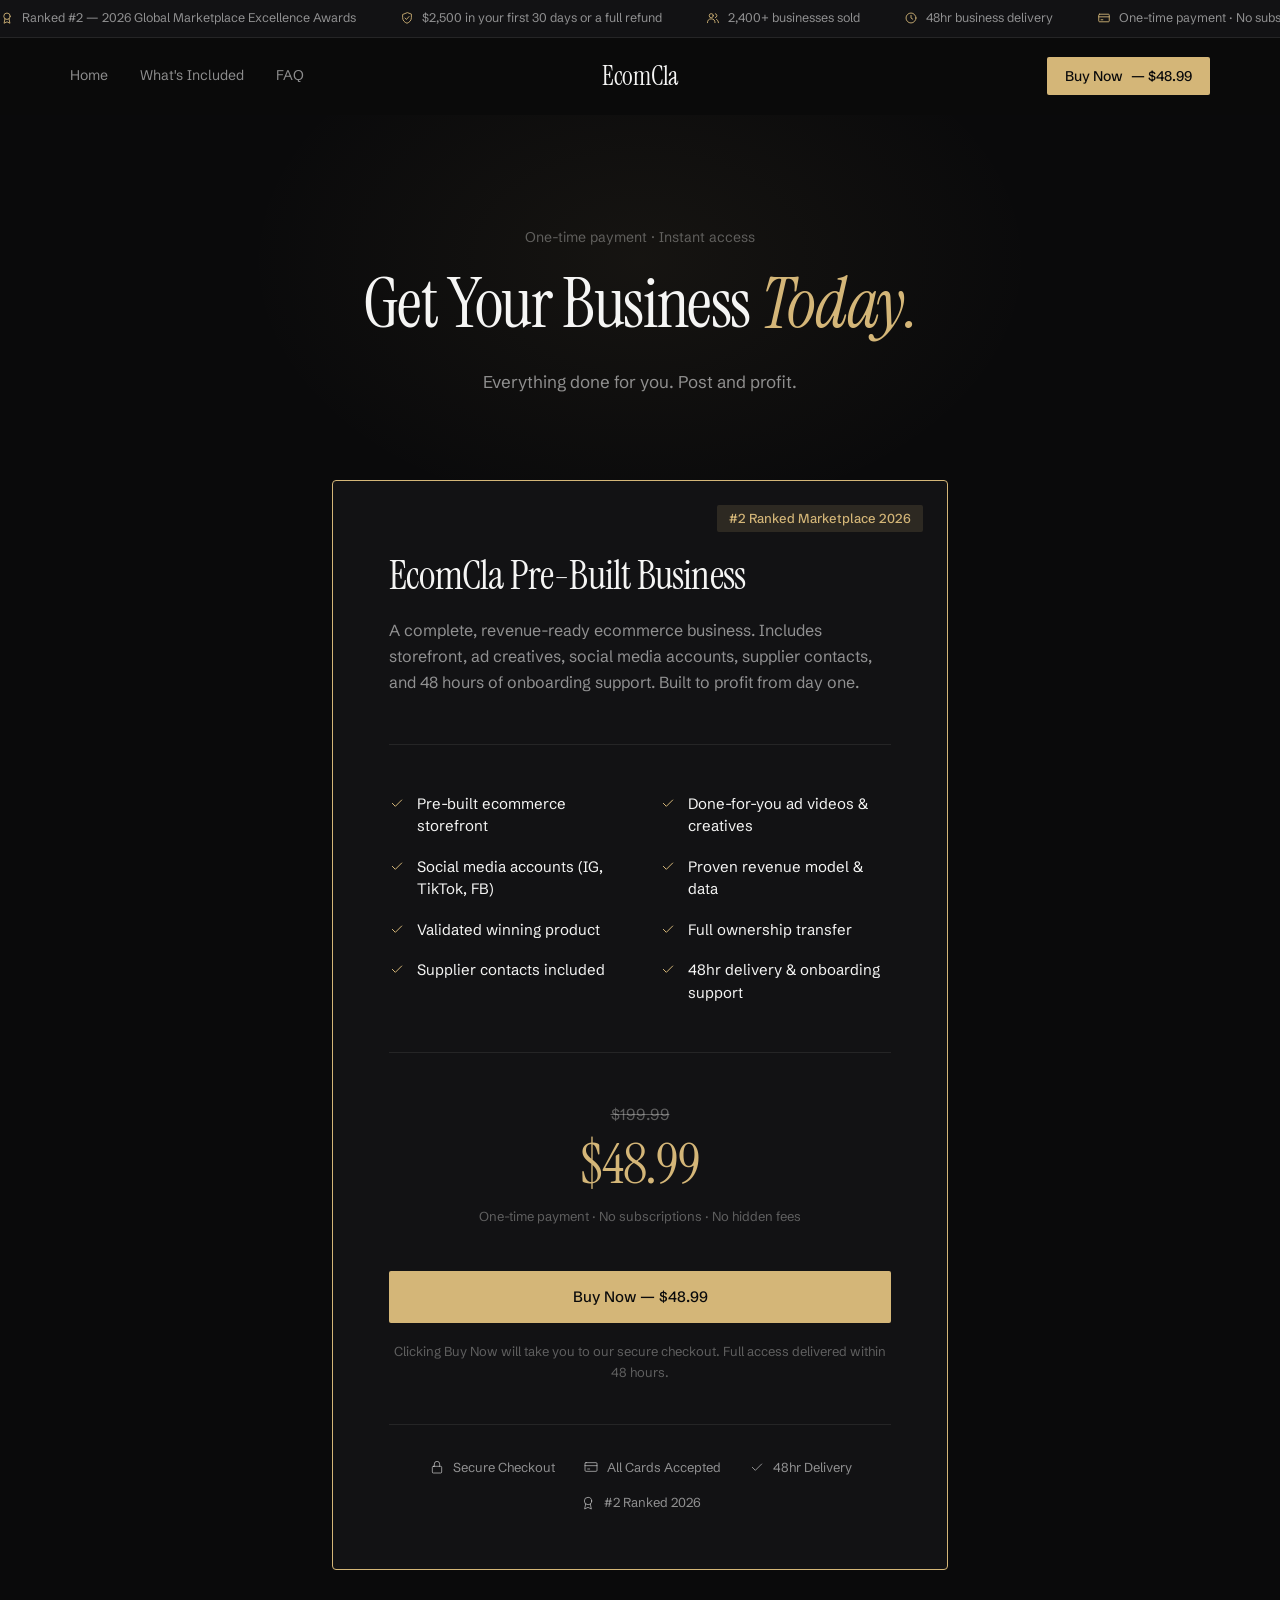
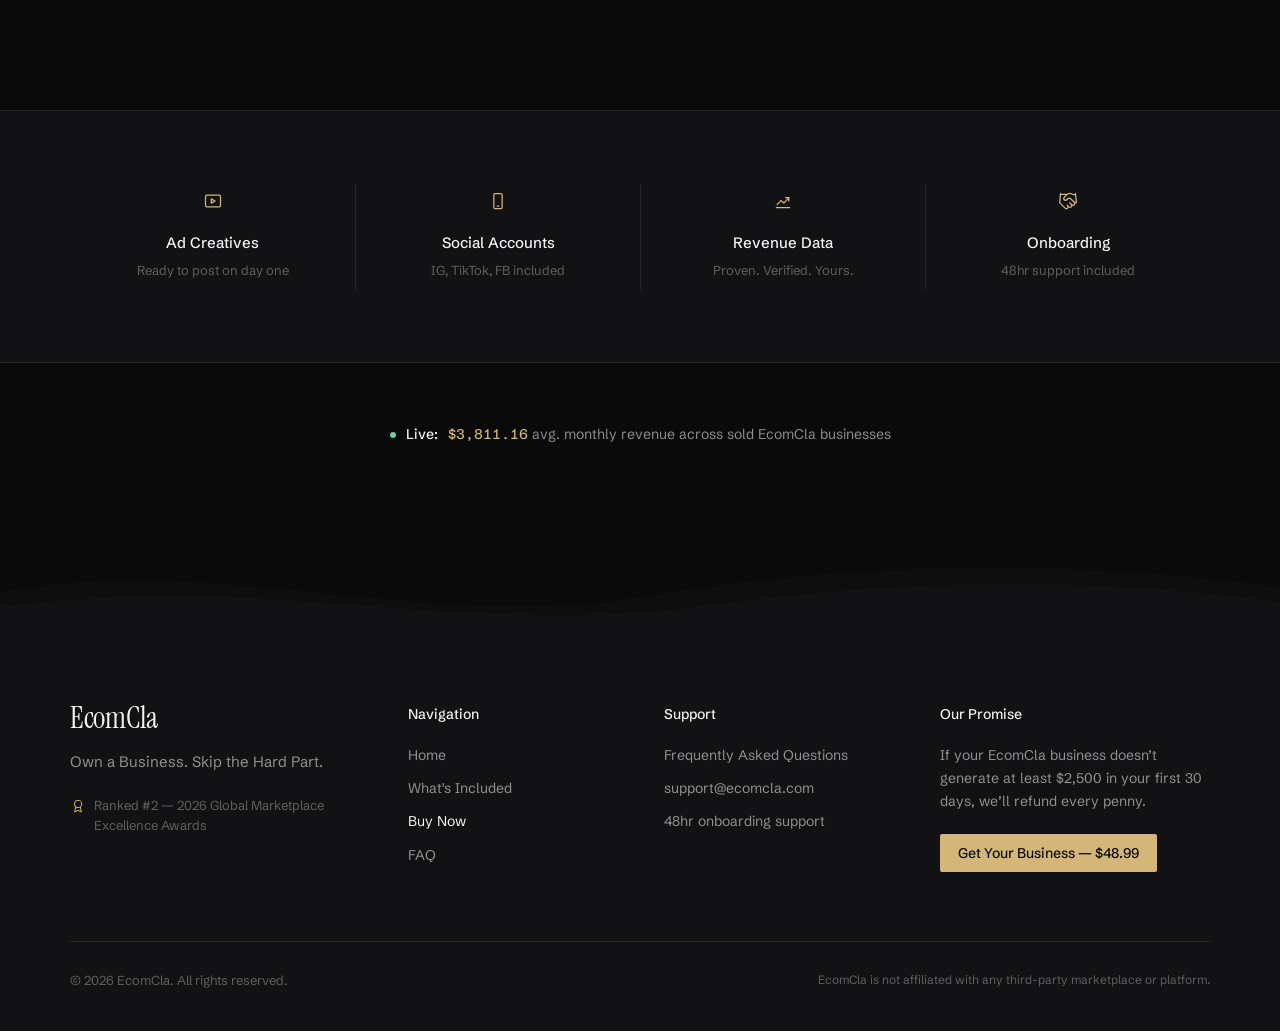
==== commit d563d7b6: "Rebuild homepage on an EcomHub-style layout in black and gold Scrolling ticker and centred-logo head" ====
--- a/buy.html
+++ b/buy.html
@@ -6,10 +6,10 @@
   <title>Buy Your Pre-Built Business — EcomCla · $48.99</title>
   <meta name="description" content="Get your complete pre-built ecommerce business for a one-time payment of $48.99. Ad creatives, social accounts, storefront, and 48hr onboarding included.">
   <meta name="theme-color" content="#0A0A0B">
-  <link rel="icon" href="data:image/svg+xml,%3Csvg xmlns='http://www.w3.org/2000/svg' viewBox='0 0 64 64'%3E%3Crect width='64' height='64' rx='4' fill='%230A0A0B'/%3E%3Ctext x='32' y='46' text-anchor='middle' font-family='Georgia,serif' font-size='40' fill='%23F5F5F4'%3EE%3C/text%3E%3C/svg%3E">
+  <link rel="icon" href="data:image/svg+xml,%3Csvg xmlns='http://www.w3.org/2000/svg' viewBox='0 0 64 64'%3E%3Crect width='64' height='64' rx='4' fill='%230A0A0B'/%3E%3Ctext x='32' y='46' text-anchor='middle' font-family='Georgia,serif' font-size='40' fill='%23D4B678'%3EE%3C/text%3E%3C/svg%3E">
   <link rel="preconnect" href="https://fonts.googleapis.com">
   <link rel="preconnect" href="https://fonts.gstatic.com" crossorigin>
-  <link href="https://fonts.googleapis.com/css2?family=Instrument+Serif&family=Schibsted+Grotesk:wght@400;500;600&display=swap" rel="stylesheet">
+  <link href="https://fonts.googleapis.com/css2?family=Instrument+Serif:ital@0;1&family=Schibsted+Grotesk:wght@400;500;600&display=swap" rel="stylesheet">
   <link rel="stylesheet" href="styles.css">
   <script>document.documentElement.classList.add('js');</script>
   <script src="nav.js" defer></script>
@@ -22,7 +22,7 @@
     <section class="page-hero page-hero--buy">
       <div class="container fade-up">
         <span class="kicker stagger-child">One-time payment · Instant access</span>
-        <h1 class="stagger-child">Get Your Business Today.</h1>
+        <h1 class="stagger-child">Get Your Business <span class="accent">Today.</span></h1>
         <p class="page-hero-sub stagger-child">Everything done for you. Post and profit.</p>
       </div>
     </section>
--- a/styles.css
+++ b/styles.css
@@ -1,7 +1,7 @@
 /* ==========================================================================
    EcomCla — Shared Stylesheet
-   Layered near-blacks, warm off-white type, champagne gold used sparingly:
-   the primary CTA, the live revenue number, and the guarantee seal.
+   Black & champagne gold. Layered near-black surfaces, warm off-white type,
+   gold reserved for accents, CTAs, live numbers and the guarantee seal.
    ========================================================================== */
 
 :root {
@@ -19,6 +19,7 @@
   --gold:          #D4B678;
   --gold-hover:    #E0C68C;
   --gold-dim:      rgba(212, 182, 120, 0.14);
+  --gold-line:     rgba(212, 182, 120, 0.38);
   --live:          #7BC89A;
 
   /* Type */
@@ -34,9 +35,10 @@
   /* Radius */
   --radius-btn: 2px;
   --radius-card: 4px;
+  --radius-mock: 10px;
 
   --ease: cubic-bezier(0.22, 0.61, 0.36, 1);
-  --header-h: 108px;
+  --header-h: 114px;
 }
 
 /* --------------------------------------------------------------------------
@@ -49,6 +51,10 @@
   box-sizing: border-box;
   margin: 0;
   padding: 0;
+}
+
+[hidden] {
+  display: none !important;
 }
 
 html {
@@ -135,6 +141,11 @@
   height: 16px;
 }
 
+.icon--xs {
+  width: 14px;
+  height: 14px;
+}
+
 /* --------------------------------------------------------------------------
    Layout & type helpers
    -------------------------------------------------------------------------- */
@@ -150,13 +161,9 @@
   padding: var(--space-section) 0;
 }
 
-.section--surface {
-  background: var(--surface);
-}
-
 .section-head {
   max-width: 640px;
-  margin: 0 auto 88px;
+  margin: 0 auto 80px;
   text-align: center;
 }
 
@@ -168,11 +175,27 @@
 
 .heading {
   font-family: var(--font-display);
-  font-size: clamp(32px, 4vw, 48px);
+  font-size: clamp(34px, 4.2vw, 52px);
   font-weight: 400;
-  line-height: 1.1;
+  line-height: 1.08;
   letter-spacing: -0.02em;
   color: var(--text);
+}
+
+/* Gold italic accent word inside serif headings */
+.accent {
+  font-style: italic;
+  color: var(--gold);
+}
+
+/* Highlighted word block (How it works) */
+.hl {
+  display: inline-block;
+  padding: 0 0.2em 0.04em;
+  background: var(--gold-dim);
+  border-radius: 3px;
+  font-style: italic;
+  color: var(--gold);
 }
 
 .kicker {
@@ -187,14 +210,6 @@
   height: 1px;
   margin: 0;
   background: var(--border);
-}
-
-.short-rule {
-  border: 0;
-  width: 40px;
-  height: 1px;
-  margin: 48px auto;
-  background: var(--border-strong);
 }
 
 /* --------------------------------------------------------------------------
@@ -216,6 +231,11 @@
   white-space: nowrap;
 }
 
+.btn-sm {
+  padding: 10px 18px;
+  font-size: 14px;
+}
+
 .btn-primary {
   background: var(--gold);
   color: #0A0A0B;
@@ -250,7 +270,7 @@
 }
 
 /* --------------------------------------------------------------------------
-   Header: announcement bar + navbar (injected by nav.js)
+   Header: ticker + navbar (injected by nav.js)
    -------------------------------------------------------------------------- */
 
 .site-header {
@@ -259,19 +279,52 @@
   z-index: 1000;
 }
 
-.announce-bar {
+.ticker {
   background: var(--surface);
   border-bottom: 1px solid var(--border);
-  color: var(--text-muted);
-  font-size: 13px;
+  overflow: hidden;
+  padding: 9px 0;
+}
+
+.ticker-track {
+  display: flex;
+  width: max-content;
+  animation: ticker 45s linear infinite;
+}
+
+.ticker:hover .ticker-track {
+  animation-play-state: paused;
+}
+
+.ticker-group {
+  display: flex;
+  flex-shrink: 0;
+  gap: 44px;
+  padding-right: 44px;
+}
+
+.ticker-item {
+  display: inline-flex;
+  align-items: center;
+  gap: 8px;
+  font-size: 12.5px;
   line-height: 1.5;
-  text-align: center;
-  padding: 10px 20px;
+  color: var(--text-muted);
+  white-space: nowrap;
+}
+
+.ticker-item .icon {
+  color: var(--gold);
+}
+
+@keyframes ticker {
+  from { transform: translateX(0); }
+  to   { transform: translateX(-50%); }
 }
 
 .navbar {
   position: relative;
-  background: transparent;
+  background: rgba(10, 10, 11, 0.6);
   border-bottom: 1px solid transparent;
   transition: background-color 0.3s ease, border-color 0.3s ease;
 }
@@ -285,15 +338,25 @@
 }
 
 .navbar-inner {
-  display: flex;
+  display: grid;
+  grid-template-columns: 1fr auto 1fr;
   align-items: center;
-  justify-content: space-between;
-  height: 72px;
+  height: 76px;
+}
+
+.nav-left {
+  display: flex;
+  align-items: center;
+}
+
+.nav-right {
+  display: flex;
+  justify-content: flex-end;
 }
 
 .wordmark {
   font-family: var(--font-display);
-  font-size: 22px;
+  font-size: 26px;
   font-weight: 400;
   line-height: 1;
   letter-spacing: -0.01em;
@@ -303,7 +366,7 @@
 .nav-links {
   display: flex;
   align-items: center;
-  gap: 36px;
+  gap: 32px;
 }
 
 .nav-links a {
@@ -317,6 +380,11 @@
 .nav-links a:hover,
 .nav-links a.active {
   color: var(--text);
+}
+
+/* Buy Now lives in the right-hand button on desktop */
+.nav-buy-item {
+  display: none;
 }
 
 .nav-toggle {
@@ -325,10 +393,69 @@
   justify-content: center;
   width: 44px;
   height: 44px;
-  margin-right: -10px;
-  font-size: 22px;
-  line-height: 1;
-  color: var(--text);
+  margin-left: -10px;
+}
+
+.nav-toggle-bars,
+.nav-toggle-bars::before,
+.nav-toggle-bars::after {
+  display: block;
+  width: 20px;
+  height: 1.5px;
+  background: var(--text);
+  transition: transform 0.25s var(--ease), background-color 0.25s ease;
+}
+
+.nav-toggle-bars {
+  position: relative;
+}
+
+.nav-toggle-bars::before,
+.nav-toggle-bars::after {
+  content: '';
+  position: absolute;
+  left: 0;
+}
+
+.nav-toggle-bars::before { top: -6px; }
+.nav-toggle-bars::after  { top: 6px; }
+
+.nav-toggle[aria-expanded="true"] .nav-toggle-bars {
+  background: transparent;
+}
+
+.nav-toggle[aria-expanded="true"] .nav-toggle-bars::before {
+  transform: translateY(6px) rotate(45deg);
+}
+
+.nav-toggle[aria-expanded="true"] .nav-toggle-bars::after {
+  transform: translateY(-6px) rotate(-45deg);
+}
+
+/* --------------------------------------------------------------------------
+   Waves between sections
+   -------------------------------------------------------------------------- */
+
+.wave {
+  display: block;
+  width: 100%;
+  height: 90px;
+  margin-bottom: -1px;
+}
+
+.wave .wave-front { fill: var(--surface); }
+.wave .wave-back  { fill: var(--surface); opacity: 0.45; }
+
+.wave--down {
+  background: var(--surface);
+  margin-top: -1px;
+}
+
+.wave--down .wave-front { fill: var(--bg); }
+.wave--down .wave-back  { fill: var(--bg); opacity: 0.5; }
+
+.band--surface .section {
+  background: var(--surface);
 }
 
 /* --------------------------------------------------------------------------
@@ -336,34 +463,59 @@
    -------------------------------------------------------------------------- */
 
 .site-footer {
-  background: var(--bg);
-  border-top: 1px solid var(--border);
-  padding: 112px 0 48px;
-  text-align: center;
-}
-
-.site-footer .wordmark {
-  font-size: 26px;
+  margin-top: 40px;
+}
+
+.footer-body {
+  background: var(--surface);
+  padding: 72px 0 40px;
+}
+
+.footer-grid {
+  display: grid;
+  grid-template-columns: 1.4fr 1fr 1.1fr 1.3fr;
+  gap: 48px;
+}
+
+.footer-brand .wordmark {
+  font-size: 30px;
 }
 
 .footer-tagline {
-  margin: 16px auto 0;
+  margin: 14px 0 22px;
   font-size: 15px;
   color: var(--text-muted);
 }
 
-.footer-links {
-  display: flex;
-  flex-wrap: wrap;
-  justify-content: center;
-  align-items: center;
-  gap: 8px 16px;
-  margin-top: 44px;
+.footer-award {
+  display: flex;
+  align-items: flex-start;
+  gap: 8px;
+  font-size: 13px;
+  line-height: 1.5;
+  color: var(--text-faint);
+}
+
+.footer-award .icon {
+  margin-top: 2px;
+  color: var(--gold);
+}
+
+.footer-heading {
+  margin-bottom: 18px;
+  font-family: var(--font-sans);
   font-size: 14px;
+  font-weight: 500;
+  color: var(--text);
+}
+
+.footer-links li {
+  margin-bottom: 10px;
+  font-size: 14px;
+  color: var(--text-muted);
 }
 
 .footer-links a {
-  color: var(--text-muted);
   transition: color 160ms ease;
 }
 
@@ -372,26 +524,28 @@
   color: var(--text);
 }
 
-.footer-links .sep {
-  color: var(--text-faint);
-}
-
-.footer-rule {
-  border: 0;
-  height: 1px;
-  max-width: 720px;
-  margin: 64px auto 32px;
-  background: var(--border);
+.footer-guarantee p {
+  margin-bottom: 20px;
+  font-size: 14px;
+  color: var(--text-muted);
+}
+
+.footer-bottom {
+  display: flex;
+  flex-wrap: wrap;
+  justify-content: space-between;
+  gap: 8px 24px;
+  margin-top: 64px;
+  padding-top: 28px;
+  border-top: 1px solid var(--border);
 }
 
 .footer-copy {
-  margin: 0 auto;
   font-size: 13px;
   color: var(--text-faint);
 }
 
 .footer-disclaimer {
-  margin: 8px auto 0;
   font-size: 12px;
   color: var(--text-faint);
 }
@@ -403,7 +557,7 @@
 .live-tag {
   display: inline-flex;
   align-items: center;
-  gap: 10px;
+  gap: 8px;
   font-size: 13px;
   color: var(--text-faint);
 }
@@ -436,25 +590,34 @@
    -------------------------------------------------------------------------- */
 
 .hero {
-  display: flex;
+  position: relative;
+  padding: 96px 0 128px;
+  overflow: hidden;
+}
+
+.hero::before {
+  content: '';
+  position: absolute;
+  top: 50%;
+  left: 24%;
+  width: 900px;
+  height: 900px;
+  transform: translate(-50%, -50%);
+  background: radial-gradient(circle, rgba(212, 182, 120, 0.07), transparent 62%);
+  pointer-events: none;
+}
+
+.hero-grid {
+  position: relative;
+  display: grid;
+  grid-template-columns: 1.05fr 1fr;
+  gap: 72px;
   align-items: center;
-  min-height: calc(100vh - var(--header-h));
-  min-height: calc(100svh - var(--header-h));
-  padding: 112px 0 140px;
-  background: var(--bg);
-}
-
-.hero-grid {
-  display: grid;
-  grid-template-columns: 55fr 45fr;
-  gap: 88px;
-  align-items: center;
-  width: 100%;
 }
 
 .hero h1 {
   font-family: var(--font-display);
-  font-size: clamp(44px, 6vw, 76px);
+  font-size: clamp(44px, 5.6vw, 76px);
   font-weight: 400;
   line-height: 1.02;
   letter-spacing: -0.02em;
@@ -463,61 +626,446 @@
 
 .hero-sub {
   max-width: 480px;
-  margin: 36px 0 48px;
+  margin: 28px 0 36px;
   font-size: 17px;
   color: var(--text-muted);
 }
 
-/* Hero stat card */
-.stat-card {
+.hero-features {
+  display: grid;
+  grid-template-columns: 1fr 1fr;
+  gap: 20px 24px;
+  margin-bottom: 40px;
+}
+
+.hero-features li {
+  display: flex;
+  align-items: flex-start;
+  gap: 12px;
+}
+
+.hero-features .icon {
+  color: var(--gold);
+  margin-top: 1px;
+}
+
+.hero-features strong {
+  display: block;
+  font-size: 14.5px;
+  font-weight: 500;
+  line-height: 1.4;
+  color: var(--text);
+}
+
+.hero-features li > span > span {
+  display: block;
+  font-size: 13px;
+  line-height: 1.45;
+  color: var(--text-faint);
+}
+
+.trust-row {
+  display: flex;
+  flex-wrap: wrap;
+  gap: 12px 0;
+  margin-top: 40px;
+  padding-top: 28px;
+  border-top: 1px solid var(--border);
+}
+
+.trust-row li {
+  display: inline-flex;
+  align-items: center;
+  gap: 8px;
+  padding: 0 18px;
+  font-size: 13px;
+  color: var(--text-muted);
+  white-space: nowrap;
+}
+
+.trust-row li:first-child {
+  padding-left: 0;
+}
+
+.trust-row li + li {
+  border-left: 1px solid var(--border);
+}
+
+.trust-row .icon {
+  color: var(--text-faint);
+}
+
+/* Hero visual — composed storefront mockup */
+.hero-visual {
+  position: relative;
+  padding: 0 40px 76px 36px;
+}
+
+.mock-browser {
+  position: relative;
+  background: var(--surface);
+  border: 1px solid var(--border-strong);
+  border-radius: var(--radius-mock);
+  box-shadow: 0 40px 90px rgba(0, 0, 0, 0.55);
+  overflow: hidden;
+}
+
+.mock-bar {
+  display: flex;
+  align-items: center;
+  gap: 6px;
+  height: 36px;
+  padding: 0 14px;
+  background: var(--surface-2);
+  border-bottom: 1px solid var(--border);
+}
+
+.mock-dot {
+  width: 8px;
+  height: 8px;
+  border-radius: 50%;
+  background: rgba(255, 255, 255, 0.14);
+}
+
+.mock-url {
+  flex: 1;
+  max-width: 220px;
+  margin-left: 12px;
+  padding: 0 10px;
+  height: 20px;
+  border-radius: 4px;
+  background: rgba(255, 255, 255, 0.04);
+  font-size: 11px;
+  line-height: 20px;
+  color: var(--text-faint);
+}
+
+.mock-store {
+  padding: 22px;
+}
+
+.mock-nav {
+  display: flex;
+  align-items: center;
+  justify-content: space-between;
+  margin-bottom: 22px;
+}
+
+.mock-logo {
+  width: 58px;
+  height: 10px;
+  border-radius: 2px;
+  background: rgba(255, 255, 255, 0.2);
+}
+
+.mock-links {
+  display: flex;
+  gap: 10px;
+}
+
+.mock-links i {
+  width: 26px;
+  height: 6px;
+  border-radius: 2px;
+  background: rgba(255, 255, 255, 0.08);
+}
+
+.mock-product {
+  display: grid;
+  grid-template-columns: 1.1fr 1fr;
+  gap: 22px;
+  align-items: start;
+}
+
+.mock-image {
+  display: grid;
+  place-items: center;
+  aspect-ratio: 1;
+  border-radius: 6px;
+  background:
+    radial-gradient(circle at 50% 45%, rgba(212, 182, 120, 0.18), transparent 65%),
+    var(--surface-sunk);
+  border: 1px solid var(--border);
+}
+
+.mock-product-art {
+  width: 64%;
+  height: auto;
+}
+
+.mock-info {
+  display: flex;
+  flex-direction: column;
+  gap: 10px;
+  padding-top: 4px;
+}
+
+.mock-line {
+  display: block;
+  height: 8px;
+  border-radius: 2px;
+  background: rgba(255, 255, 255, 0.13);
+}
+
+.mock-line.thin {
+  height: 5px;
+  background: rgba(255, 255, 255, 0.06);
+}
+
+.mock-line--gold {
+  height: 11px;
+  background: var(--gold);
+  opacity: 0.7;
+}
+
+.w35 { width: 35%; }
+.w50 { width: 50%; }
+.w55 { width: 55%; }
+.w70 { width: 70%; }
+.w80 { width: 80%; }
+.w90 { width: 90%; }
+
+.mock-stars {
+  font-size: 10px;
+  letter-spacing: 2px;
+  line-height: 1;
+  color: var(--gold);
+}
+
+.mock-btn {
+  display: grid;
+  place-items: center;
+  height: 32px;
+  margin: 6px 0 4px;
+  border-radius: 3px;
+  background: var(--gold);
+  font-size: 11.5px;
+  font-weight: 500;
+  color: #0A0A0B;
+}
+
+.mock-float {
+  position: absolute;
+  background: rgba(18, 18, 20, 0.92);
+  border: 1px solid var(--border-strong);
+  border-radius: var(--radius-mock);
+  -webkit-backdrop-filter: blur(10px);
+  backdrop-filter: blur(10px);
+  box-shadow: 0 24px 60px rgba(0, 0, 0, 0.55);
+}
+
+.mock-revenue {
+  right: 0;
+  bottom: 0;
+  width: 260px;
+  padding: 18px 20px 14px;
+}
+
+.mock-revenue .live-tag {
+  font-size: 11.5px;
+}
+
+.mock-revenue .counter {
+  display: block;
+  margin: 12px 0 6px;
+  font-size: 38px;
+}
+
+.mock-caption {
+  display: block;
+  font-size: 11.5px;
+  color: var(--text-faint);
+}
+
+.mock-spark {
+  display: block;
+  width: 100%;
+  height: 38px;
+  margin-top: 12px;
+}
+
+.mock-phone {
+  left: 0;
+  bottom: 22px;
+  width: 112px;
+  height: 204px;
+  padding: 6px;
+  border-radius: 20px;
+  background: var(--surface-sunk);
+}
+
+.mock-phone-screen {
+  display: flex;
+  flex-direction: column;
+  justify-content: flex-end;
+  gap: 7px;
+  height: 100%;
+  padding: 14px 12px;
+  border-radius: 15px;
+  background:
+    radial-gradient(circle at 50% 38%, rgba(212, 182, 120, 0.24), transparent 55%),
+    linear-gradient(165deg, #241F16, #121214 70%);
+  position: relative;
+}
+
+.mock-play {
+  position: absolute;
+  top: 38%;
+  left: 50%;
+  display: grid;
+  place-items: center;
+  width: 36px;
+  height: 36px;
+  transform: translate(-50%, -50%);
+  border-radius: 50%;
+  background: var(--gold);
+}
+
+.mock-play svg {
+  width: 18px;
+  height: 18px;
+}
+
+.mock-toast {
+  top: 64px;
+  right: 0;
+  display: flex;
+  align-items: center;
+  gap: 10px;
+  padding: 12px 16px 12px 12px;
+}
+
+.mock-toast-icon {
+  display: grid;
+  place-items: center;
+  width: 30px;
+  height: 30px;
+  border-radius: 50%;
+  background: var(--gold-dim);
+}
+
+.mock-toast-icon .icon {
+  color: var(--gold);
+}
+
+.mock-toast strong {
+  display: block;
+  font-size: 12.5px;
+  font-weight: 500;
+  line-height: 1.35;
+  color: var(--text);
+}
+
+.mock-toast strong + span {
+  display: block;
+  font-size: 11.5px;
+  line-height: 1.35;
+  color: var(--text-faint);
+}
+
+/* --------------------------------------------------------------------------
+   Homepage — Award + stats band
+   -------------------------------------------------------------------------- */
+
+.proof {
+  padding: var(--space-section) 0;
+  border-top: 1px solid var(--border);
+}
+
+.proof-grid {
+  display: grid;
+  grid-template-columns: 1.1fr 1fr;
+  gap: 80px;
+  align-items: center;
+}
+
+.award-trophy {
+  display: block;
+  font-size: 32px;
+  line-height: 1;
+  margin-bottom: 24px;
+}
+
+.proof-award .heading {
+  margin: 14px 0 12px;
+}
+
+.award-sub {
+  font-size: 16px;
+  color: var(--text-muted);
+}
+
+.proof-award blockquote {
+  max-width: 560px;
+  margin-top: 40px;
+  padding-left: 24px;
+  border-left: 2px solid var(--gold-line);
+  font-family: var(--font-display);
+  font-size: 22px;
+  line-height: 1.5;
+  letter-spacing: -0.01em;
+  color: var(--text);
+}
+
+.award-attribution {
+  margin-top: 18px;
+  padding-left: 26px;
+  font-size: 14px;
+  color: var(--text-faint);
+}
+
+.proof-stats {
+  display: grid;
+  grid-template-columns: repeat(3, 1fr);
   background: var(--surface);
   border: 1px solid var(--border);
-  border-radius: var(--radius-card);
-  padding: 44px 40px 40px;
-}
-
-.stat-card .counter {
+  border-radius: 6px;
+  overflow: hidden;
+}
+
+.proof-stat {
+  padding: 28px 22px;
+}
+
+.proof-stat--live {
+  grid-column: 1 / -1;
+  padding: 36px 32px;
+  border-bottom: 1px solid var(--border);
+}
+
+.proof-stat--live .counter {
   display: block;
-  margin: 32px 0 14px;
-  font-size: 60px;
-}
-
-.stat-card-label {
-  font-size: 14px;
-  color: var(--text-muted);
-}
-
-.stat-card-rule {
-  border: 0;
-  height: 1px;
-  margin: 40px 0 32px;
-  background: var(--border);
-}
-
-.mini-stats {
-  display: grid;
-  grid-template-columns: repeat(3, 1fr);
-}
-
-.mini-stat {
-  text-align: center;
-  padding: 0 8px;
-}
-
-.mini-stat + .mini-stat {
+  margin: 20px 0 14px;
+  font-size: clamp(48px, 6vw, 76px);
+}
+
+.proof-stat:nth-child(3),
+.proof-stat:nth-child(4) {
   border-left: 1px solid var(--border);
 }
 
-.mini-stat-num {
+.proof-num {
   display: block;
-  font-size: 22px;
+  font-size: 26px;
   font-weight: 500;
   line-height: 1.2;
   letter-spacing: -0.01em;
   color: var(--text);
 }
 
-.mini-stat-label {
+.proof-label {
+  display: block;
+  margin-top: 4px;
+  font-size: 13px;
+  color: var(--text-faint);
+}
+
+.proof-stat--live .proof-label {
+  font-size: 15px;
+  color: var(--text-muted);
+}
+
+.proof-note {
   display: block;
   margin-top: 6px;
   font-size: 13px;
@@ -525,192 +1073,424 @@
 }
 
 /* --------------------------------------------------------------------------
-   Homepage — Award banner
+   Homepage — Reviews carousel
    -------------------------------------------------------------------------- */
 
-.award {
+.reviews {
+  border-top: 1px solid var(--border);
+}
+
+.reviews-head {
+  display: flex;
+  align-items: flex-end;
+  justify-content: space-between;
+  gap: 24px;
+  margin-bottom: 48px;
+}
+
+.reviews-rating {
+  display: flex;
+  align-items: baseline;
+  gap: 8px;
+  margin-top: 16px;
+  font-size: 15px;
+  color: var(--text-muted);
+}
+
+.reviews-rating strong {
+  font-size: 20px;
+  font-weight: 600;
+  color: var(--text);
+}
+
+.reviews-nav {
+  display: flex;
+  gap: 8px;
+}
+
+.reviews-nav button {
+  display: grid;
+  place-items: center;
+  width: 44px;
+  height: 44px;
+  border: 1px solid var(--border-strong);
+  border-radius: var(--radius-btn);
+  transition: border-color 160ms ease;
+}
+
+.reviews-nav button:hover:not(:disabled) {
+  border-color: var(--border-hover);
+}
+
+.reviews-nav button .icon {
+  color: var(--text);
+}
+
+.reviews-nav button:disabled {
+  opacity: 0.35;
+  cursor: default;
+}
+
+.reviews-track {
+  display: grid;
+  grid-auto-flow: column;
+  grid-auto-columns: calc((100% - 40px) / 3);
+  gap: 20px;
+  overflow-x: auto;
+  scroll-snap-type: x mandatory;
+  scrollbar-width: none;
+}
+
+.reviews-track::-webkit-scrollbar {
+  display: none;
+}
+
+.review-card {
+  scroll-snap-align: start;
   background: var(--surface);
-  padding: var(--space-section) 0;
-  text-align: center;
-}
-
-.award-inner {
-  max-width: 760px;
-  margin: 0 auto;
-  padding: 0 var(--gutter);
-}
-
-.award-trophy {
+  border: 1px solid var(--border);
+  border-radius: var(--radius-card);
+  padding: 28px;
+}
+
+.review-head {
+  display: flex;
+  align-items: center;
+  gap: 12px;
+  margin-bottom: 18px;
+}
+
+.review-avatar {
+  display: grid;
+  place-items: center;
+  width: 38px;
+  height: 38px;
+  border-radius: 50%;
+  background: var(--gold-dim);
+  font-size: 15px;
+  font-weight: 500;
+  color: var(--gold);
+}
+
+.review-name {
   display: block;
-  font-size: 36px;
-  line-height: 1;
-  margin-bottom: 32px;
-}
-
-.award .heading {
-  margin: 16px 0 16px;
-}
-
-.award-sub {
-  margin: 0 auto;
-  font-size: 17px;
-  color: var(--text-muted);
-}
-
-.award blockquote {
-  max-width: 640px;
-  margin: 0 auto;
-  padding-left: 32px;
-  border-left: 2px solid var(--border-strong);
-  text-align: left;
-  font-family: var(--font-display);
-  font-size: 24px;
-  font-style: normal;
-  line-height: 1.5;
-  letter-spacing: -0.01em;
-  color: var(--text);
-}
-
-.award-attribution {
-  max-width: 640px;
-  margin: 24px auto 0;
-  padding-left: 34px;
-  text-align: left;
-  font-size: 14px;
-  color: var(--text-faint);
-}
-
-/* --------------------------------------------------------------------------
-   Homepage — Marquee
-   -------------------------------------------------------------------------- */
-
-.marquee {
-  background: var(--bg);
-  border-top: 1px solid var(--border);
-  border-bottom: 1px solid var(--border);
-  overflow: hidden;
-  padding: 22px 0;
-}
-
-.marquee-track {
-  display: flex;
-  width: max-content;
-  animation: marquee 50s linear infinite;
-}
-
-.marquee:hover .marquee-track {
-  animation-play-state: paused;
-}
-
-.marquee-group {
-  display: flex;
-  align-items: center;
-  flex-shrink: 0;
-  gap: 32px;
-  padding-right: 32px;
-  font-size: 13px;
-  color: var(--text-faint);
-  white-space: nowrap;
-}
-
-.mq-sep {
-  width: 3px;
-  height: 3px;
-  border-radius: 50%;
-  background: var(--text-faint);
-}
-
-@keyframes marquee {
-  from { transform: translateX(0); }
-  to   { transform: translateX(-50%); }
-}
-
-/* --------------------------------------------------------------------------
-   Homepage — How it works
-   -------------------------------------------------------------------------- */
-
-.steps {
-  position: relative;
-  display: grid;
-  grid-template-columns: repeat(3, 1fr);
-  gap: 64px;
-}
-
-/* The connecting line runs through every step dot */
-.steps::before {
-  content: '';
-  position: absolute;
-  top: 3px;
-  left: 0;
-  right: 0;
-  height: 1px;
-  background: var(--border);
-}
-
-.step {
-  position: relative;
-  padding-top: 44px;
-}
-
-.step-dot {
-  position: absolute;
-  top: 0;
-  left: 0;
-  width: 7px;
-  height: 7px;
-  border-radius: 50%;
-  background: var(--gold);
-}
-
-.step-label {
+  font-size: 15px;
+  font-weight: 500;
+  color: var(--text);
+}
+
+.review-meta {
   display: block;
   font-size: 13px;
   color: var(--text-faint);
+}
+
+.review-stars {
+  display: flex;
+  gap: 3px;
+}
+
+.review-star {
+  width: 16px;
+  height: 16px;
+  color: var(--text-faint);
+}
+
+.review-star.is-on {
+  color: var(--gold);
+  fill: var(--gold);
+}
+
+.review-title {
+  margin: 16px 0 8px;
+  font-family: var(--font-sans);
+  font-size: 17px;
+  font-weight: 500;
+  line-height: 1.4;
+}
+
+.review-text {
+  font-size: 15px;
+  color: var(--text-muted);
+}
+
+/* --------------------------------------------------------------------------
+   Homepage — Image with text
+   -------------------------------------------------------------------------- */
+
+.split {
+  border-top: 1px solid var(--border);
+}
+
+.split-grid {
+  display: grid;
+  grid-template-columns: 1fr 1fr;
+  gap: 96px;
+  align-items: center;
+}
+
+.package-card {
+  max-width: 500px;
+  background: var(--surface);
+  border: 1px solid var(--border-strong);
+  border-radius: var(--radius-mock);
+  padding: 28px;
+  box-shadow: 0 40px 90px rgba(0, 0, 0, 0.45);
+}
+
+.package-head {
+  display: flex;
+  align-items: center;
+  justify-content: space-between;
+  margin-bottom: 18px;
+}
+
+.package-title {
+  font-size: 15px;
+  font-weight: 500;
+}
+
+.package-badge {
+  padding: 4px 10px;
+  border-radius: var(--radius-btn);
+  background: var(--gold-dim);
+  font-size: 12px;
+  font-weight: 500;
+  color: var(--gold);
+}
+
+.package-rows li {
+  display: flex;
+  align-items: center;
+  gap: 12px;
+  padding: 14px 0;
+  border-top: 1px solid var(--border);
+  font-size: 14px;
+}
+
+.package-rows span {
+  flex: 1;
+  color: var(--text);
+}
+
+.package-rows em {
+  font-size: 12.5px;
+  font-style: normal;
+  color: var(--text-faint);
+}
+
+.package-foot {
+  margin-top: 6px;
+  padding-top: 18px;
+  border-top: 1px solid var(--border);
+}
+
+.package-foot-row {
+  display: flex;
+  justify-content: space-between;
+  font-size: 13px;
+  color: var(--text-muted);
+}
+
+.package-progress {
+  display: block;
+  height: 4px;
+  margin-top: 10px;
+  border-radius: 2px;
+  background: rgba(255, 255, 255, 0.06);
+  overflow: hidden;
+}
+
+.package-progress span {
+  display: block;
+  width: 100%;
+  height: 100%;
+  background: var(--gold);
+}
+
+.split-copy .heading {
+  margin: 14px 0 22px;
+}
+
+.split-copy > p {
+  font-size: 17px;
+  color: var(--text-muted);
+}
+
+.split-list {
+  display: grid;
+  gap: 12px;
+  margin: 32px 0 40px;
+}
+
+.split-list li {
+  display: flex;
+  align-items: center;
+  gap: 12px;
+  font-size: 15px;
+  color: var(--text);
+}
+
+.split-list .icon {
+  color: var(--gold);
+}
+
+/* --------------------------------------------------------------------------
+   Homepage — Comparison
+   -------------------------------------------------------------------------- */
+
+.vs-section {
+  padding-top: 72px;
+}
+
+.vs {
+  max-width: 860px;
+  margin: 0 auto;
+}
+
+.vs-table {
+  width: 100%;
+  border-collapse: separate;
+  border-spacing: 0;
+}
+
+.vs-table thead th {
+  padding: 26px 16px 22px;
+  border-bottom: 1px solid var(--border);
+  font-size: 14px;
+  font-weight: 500;
+  color: var(--text-muted);
+  text-align: center;
+}
+
+.vs-table tbody th {
+  padding: 19px 24px 19px 0;
+  border-bottom: 1px solid var(--border);
+  text-align: left;
+  font-size: 15px;
+  font-weight: 500;
+  color: var(--text);
+}
+
+.vs-table td {
+  width: 26%;
+  padding: 19px 16px;
+  border-bottom: 1px solid var(--border);
+  text-align: center;
+}
+
+.vs-table .vs-us {
+  background: var(--surface-2);
+  border-left: 1px solid var(--gold-line);
+  border-right: 1px solid var(--gold-line);
+}
+
+.vs-table thead .vs-us {
+  border-top: 1px solid var(--gold-line);
+  border-radius: 8px 8px 0 0;
+}
+
+.vs-table tbody tr:last-child .vs-us {
+  border-bottom: 1px solid var(--gold-line);
+  border-radius: 0 0 8px 8px;
+}
+
+.vs-table tbody tr:last-child th,
+.vs-table tbody tr:last-child .vs-them {
+  border-bottom: 0;
+}
+
+.vs-brand {
+  font-family: var(--font-display);
+  font-size: 28px;
+  line-height: 1;
+  letter-spacing: -0.01em;
+  color: var(--gold);
+}
+
+.vs-table .icon {
+  margin: 0 auto;
+}
+
+.vs-yes {
+  width: 22px;
+  height: 22px;
+  stroke-width: 1.75;
+  color: var(--gold);
+}
+
+.vs-no {
+  color: var(--text-faint);
+}
+
+.vs-text {
+  font-size: 14px;
+  color: var(--text-muted);
+}
+
+.vs-text--us {
+  font-size: 15px;
+  font-weight: 500;
+  color: var(--text);
+}
+
+/* --------------------------------------------------------------------------
+   Homepage — How it works icon bar
+   -------------------------------------------------------------------------- */
+
+.how {
+  padding-top: 72px;
+}
+
+.how-steps {
+  display: grid;
+  grid-template-columns: repeat(3, 1fr);
+  gap: 48px;
+}
+
+.how-step {
+  display: flex;
+  flex-direction: column;
+  align-items: center;
+  text-align: center;
+}
+
+.how-icon {
+  display: grid;
+  place-items: center;
+  width: 60px;
+  height: 60px;
+  border: 1px solid var(--gold-line);
+  border-radius: 6px;
+  background: rgba(212, 182, 120, 0.05);
+}
+
+.how-icon .icon {
+  width: 24px;
+  height: 24px;
+  color: var(--gold);
+}
+
+.how-num {
+  margin-top: 26px;
+  font-size: 13px;
+  color: var(--text-faint);
   font-variant-numeric: tabular-nums;
 }
 
-.step h3 {
-  margin: 16px 0 14px;
+.how-step h3 {
+  margin: 6px 0 12px;
   font-family: var(--font-sans);
   font-size: 19px;
   font-weight: 500;
   line-height: 1.35;
   letter-spacing: -0.01em;
-  color: var(--text);
-}
-
-.step p {
-  max-width: 300px;
-  font-size: 16px;
-  color: var(--text-muted);
-}
-
-/* --------------------------------------------------------------------------
-   Homepage — Standalone revenue stat
-   -------------------------------------------------------------------------- */
-
-.revenue {
-  padding: 180px 0;
-  text-align: center;
-  background: var(--bg);
-}
-
-.revenue .counter {
-  display: block;
-  margin: 36px 0 32px;
-  font-size: clamp(56px, 9vw, 104px);
-}
-
-.revenue-label {
-  margin: 0 auto;
-  font-size: 18px;
-  color: var(--text-muted);
-}
-
-.revenue-note {
-  margin: 12px auto 0;
-  font-size: 14px;
-  color: var(--text-faint);
+}
+
+.how-step p {
+  max-width: 310px;
+  font-size: 15.5px;
+  color: var(--text-muted);
 }
 
 /* --------------------------------------------------------------------------
@@ -718,13 +1498,13 @@
    -------------------------------------------------------------------------- */
 
 .cta {
-  background: var(--surface);
+  background: var(--bg);
   padding: var(--space-section) 0;
   text-align: center;
 }
 
 .cta-sub {
-  margin: 24px auto 48px;
+  margin: 24px auto 44px;
   font-size: 17px;
   color: var(--text-muted);
 }
@@ -740,16 +1520,33 @@
    -------------------------------------------------------------------------- */
 
 .page-hero {
-  padding: 160px 0 112px;
+  position: relative;
+  padding: 150px 0 104px;
   text-align: center;
-  background: var(--bg);
+  overflow: hidden;
+}
+
+.page-hero::before {
+  content: '';
+  position: absolute;
+  top: 40%;
+  left: 50%;
+  width: 900px;
+  height: 600px;
+  transform: translate(-50%, -50%);
+  background: radial-gradient(ellipse, rgba(212, 182, 120, 0.06), transparent 62%);
+  pointer-events: none;
+}
+
+.page-hero .container {
+  position: relative;
 }
 
 .page-hero h1 {
   max-width: 900px;
   margin: 20px auto 28px;
   font-family: var(--font-display);
-  font-size: clamp(42px, 5.4vw, 68px);
+  font-size: clamp(42px, 5.4vw, 72px);
   font-weight: 400;
   line-height: 1.04;
   letter-spacing: -0.02em;
@@ -763,11 +1560,11 @@
 }
 
 .page-hero--buy {
-  padding: 120px 0 88px;
+  padding: 112px 0 84px;
 }
 
 .page-hero--faq {
-  padding: 140px 0 96px;
+  padding: 132px 0 92px;
 }
 
 /* --------------------------------------------------------------------------
@@ -793,6 +1590,7 @@
 
 .feature .icon {
   margin-bottom: 40px;
+  color: var(--gold);
 }
 
 .feature h3 {
@@ -815,12 +1613,12 @@
   flex-direction: column;
   justify-content: space-between;
   background: var(--surface-2);
-  border-color: var(--border-strong);
+  border-color: var(--gold-line);
   transition: border-color 160ms ease;
 }
 
 .feature--cta:hover {
-  border-color: var(--border-hover);
+  border-color: var(--gold);
 }
 
 .feature-cta-link {
@@ -830,7 +1628,7 @@
   margin-top: 40px;
   font-size: 15px;
   font-weight: 500;
-  color: var(--text);
+  color: var(--gold);
 }
 
 .feature-cta-link span {
@@ -866,6 +1664,13 @@
   text-align: left;
   font-size: 14px;
   font-weight: 500;
+}
+
+.compare-table th:last-child {
+  font-family: var(--font-display);
+  font-size: 20px;
+  font-weight: 400;
+  color: var(--gold);
 }
 
 .compare-table td {
@@ -988,6 +1793,7 @@
 
 .checklist .icon {
   margin-top: 2px;
+  color: var(--gold);
 }
 
 .pricing {
@@ -1081,6 +1887,7 @@
 
 .included-item .icon {
   margin-bottom: 20px;
+  color: var(--gold);
 }
 
 .included-label {
@@ -1182,7 +1989,7 @@
 
 .faq-item.open .faq-chevron {
   transform: rotate(180deg);
-  color: var(--text-muted);
+  color: var(--gold);
 }
 
 .faq-a {
@@ -1234,15 +2041,28 @@
 
 @media (max-width: 1024px) {
   .hero-grid {
+    gap: 48px;
+  }
+
+  .hero-visual {
+    padding: 0 24px 70px 28px;
+  }
+
+  .mock-revenue {
+    width: 230px;
+  }
+
+  .mock-revenue .counter {
+    font-size: 32px;
+  }
+
+  .hero-features {
+    grid-template-columns: 1fr;
+  }
+
+  .proof-grid,
+  .split-grid {
     gap: 56px;
-  }
-
-  .stat-card {
-    padding: 36px 32px 32px;
-  }
-
-  .stat-card .counter {
-    font-size: 52px;
   }
 
   .features {
@@ -1253,8 +2073,46 @@
     grid-column: span 2;
   }
 
-  .steps {
-    gap: 40px;
+  .reviews-track {
+    grid-auto-columns: calc((100% - 20px) / 2);
+  }
+
+  .footer-grid {
+    grid-template-columns: 1fr 1fr;
+  }
+
+  .nav-cta-price {
+    display: none;
+  }
+}
+
+@media (max-width: 900px) {
+  .hero-grid,
+  .proof-grid,
+  .split-grid {
+    grid-template-columns: 1fr;
+  }
+
+  .hero-copy {
+    order: -1;
+  }
+
+  .hero-features {
+    grid-template-columns: 1fr 1fr;
+  }
+
+  .hero-visual {
+    max-width: 560px;
+    width: 100%;
+    margin: 0 auto;
+  }
+
+  .split-visual {
+    order: 2;
+  }
+
+  .package-card {
+    margin: 0 auto;
   }
 }
 
@@ -1265,30 +2123,42 @@
 @media (max-width: 767px) {
   :root {
     --gutter: 20px;
-    --header-h: 118px;
+    --header-h: 102px;
   }
 
   .section,
-  .award,
+  .proof,
   .cta {
     padding: var(--space-section-mobile) 0;
   }
 
+  .vs-section,
+  .how {
+    padding-top: 48px;
+  }
+
   .section-head {
-    margin-bottom: 56px;
+    margin-bottom: 52px;
   }
 
   .section-head p {
     font-size: 16px;
   }
 
-  .announce-bar {
+  .ticker {
+    padding: 8px 0;
+  }
+
+  .ticker-item {
     font-size: 12px;
-    padding: 9px 16px;
   }
 
   .navbar-inner {
-    height: 64px;
+    height: 62px;
+  }
+
+  .wordmark {
+    font-size: 23px;
   }
 
   .nav-toggle {
@@ -1316,6 +2186,10 @@
     padding: 4px var(--gutter) 12px;
   }
 
+  .nav-buy-item {
+    display: block;
+  }
+
   .nav-links a {
     display: block;
     padding: 16px 0;
@@ -1327,97 +2201,256 @@
     border-bottom: 0;
   }
 
+  .nav-cta {
+    padding: 8px 14px;
+    font-size: 13px;
+  }
+
   .btn-row {
     flex-direction: column;
     align-items: stretch;
   }
 
-  .btn {
+  .btn:not(.nav-cta) {
     width: 100%;
     white-space: normal;
     text-align: center;
   }
 
+  .wave {
+    height: 48px;
+  }
+
   /* Hero */
   .hero {
-    min-height: 0;
-    padding: 72px 0 var(--space-section-mobile);
+    padding: 56px 0 var(--space-section-mobile);
   }
 
   .hero-grid {
-    grid-template-columns: 1fr;
-    gap: 64px;
+    gap: 56px;
   }
 
   .hero-sub {
     font-size: 16px;
-    margin: 28px 0 40px;
-  }
-
-  .stat-card {
-    padding: 32px 24px 28px;
-  }
-
-  .stat-card .counter {
-    font-size: 52px;
-  }
-
-  .mini-stat-num {
+    margin: 24px 0 32px;
+  }
+
+  .hero-features {
+    gap: 18px 16px;
+    margin-bottom: 32px;
+  }
+
+  .hero-features strong {
+    font-size: 14px;
+  }
+
+  .hero-features li > span > span {
+    font-size: 12.5px;
+  }
+
+  .trust-row {
+    display: grid;
+    grid-template-columns: 1fr 1fr;
+    gap: 14px 12px;
+  }
+
+  .trust-row li,
+  .trust-row li:first-child {
+    padding: 0;
+  }
+
+  .trust-row li + li {
+    border-left: 0;
+  }
+
+  .hero-visual {
+    padding: 0 14px 64px 22px;
+  }
+
+  .mock-store {
+    padding: 14px;
+  }
+
+  .mock-nav {
+    margin-bottom: 14px;
+  }
+
+  .mock-product {
+    gap: 14px;
+  }
+
+  .mock-info {
+    gap: 7px;
+  }
+
+  .mock-btn {
+    height: 26px;
+    font-size: 10px;
+  }
+
+  .mock-revenue {
+    width: 196px;
+    padding: 14px 16px 10px;
+  }
+
+  .mock-revenue .counter {
+    font-size: 28px;
+    margin: 10px 0 4px;
+  }
+
+  .mock-caption,
+  .mock-revenue .live-tag {
+    font-size: 10.5px;
+  }
+
+  .mock-spark {
+    height: 28px;
+    margin-top: 8px;
+  }
+
+  .mock-phone {
+    width: 78px;
+    height: 142px;
+    bottom: 18px;
+    border-radius: 16px;
+  }
+
+  .mock-phone-screen {
+    padding: 10px 8px;
+    border-radius: 11px;
+  }
+
+  .mock-play {
+    width: 28px;
+    height: 28px;
+  }
+
+  .mock-play svg {
+    width: 14px;
+    height: 14px;
+  }
+
+  .mock-toast {
+    top: 44px;
+    padding: 9px 12px 9px 9px;
+  }
+
+  .mock-toast-icon {
+    width: 24px;
+    height: 24px;
+  }
+
+  .mock-toast strong {
+    font-size: 11px;
+  }
+
+  .mock-toast strong + span {
+    font-size: 10px;
+  }
+
+  /* Proof */
+  .proof-award blockquote {
     font-size: 19px;
-  }
-
-  .mini-stat-label {
+    padding-left: 18px;
+    margin-top: 32px;
+  }
+
+  .award-attribution {
+    padding-left: 20px;
+  }
+
+  .proof-stat {
+    padding: 22px 12px;
+    text-align: center;
+  }
+
+  .proof-stat--live {
+    padding: 28px 22px;
+    text-align: left;
+  }
+
+  .proof-num {
+    font-size: 20px;
+  }
+
+  .proof-label {
     font-size: 12px;
   }
 
-  /* Award */
-  .award blockquote {
+  /* Reviews */
+  .reviews-head {
+    flex-direction: column;
+    align-items: flex-start;
+  }
+
+  .reviews-track {
+    grid-auto-columns: 86%;
+    gap: 12px;
+  }
+
+  /* Split */
+  .split-grid {
+    gap: 48px;
+  }
+
+  .split-copy > p {
+    font-size: 16px;
+  }
+
+  .package-card {
+    padding: 20px;
+  }
+
+  .package-rows li {
+    font-size: 13px;
+    gap: 10px;
+  }
+
+  .package-rows em {
+    font-size: 11.5px;
+  }
+
+  /* Comparison */
+  .vs-table thead th {
+    padding: 18px 6px 14px;
+    font-size: 11.5px;
+    line-height: 1.3;
+  }
+
+  .vs-table tbody th {
+    padding: 15px 10px 15px 0;
+    font-size: 13.5px;
+    line-height: 1.4;
+  }
+
+  .vs-table td {
+    width: 27%;
+    padding: 15px 6px;
+  }
+
+  .vs-brand {
     font-size: 21px;
-    padding-left: 22px;
-  }
-
-  .award-attribution {
-    padding-left: 24px;
-  }
-
-  /* Steps — vertical timeline */
-  .steps {
+  }
+
+  .vs-text,
+  .vs-text--us {
+    font-size: 12.5px;
+  }
+
+  .vs-yes {
+    width: 19px;
+    height: 19px;
+  }
+
+  .vs-no {
+    width: 17px;
+    height: 17px;
+  }
+
+  /* How */
+  .how-steps {
     grid-template-columns: 1fr;
-    gap: 56px;
-  }
-
-  .steps::before {
-    top: 6px;
-    bottom: 0;
-    left: 3px;
-    right: auto;
-    width: 1px;
-    height: auto;
-  }
-
-  .step {
-    padding: 0 0 0 36px;
-  }
-
-  .step-dot {
-    top: 6px;
-  }
-
-  .step h3 {
-    margin-top: 10px;
-  }
-
-  .step p {
-    max-width: none;
-  }
-
-  /* Revenue */
-  .revenue {
-    padding: 112px 0;
-  }
-
-  .revenue-label {
-    font-size: 16px;
+    gap: 52px;
   }
 
   /* CTA */
@@ -1434,11 +2467,11 @@
 
   /* Inner page heroes */
   .page-hero {
-    padding: 88px 0 64px;
+    padding: 80px 0 60px;
   }
 
   .page-hero--buy {
-    padding: 72px 0 56px;
+    padding: 64px 0 52px;
   }
 
   .page-hero-sub {
@@ -1463,7 +2496,7 @@
     grid-column: auto;
   }
 
-  /* Comparison table */
+  /* Comparison table (What's Included) */
   .compare-table {
     font-size: 13px;
   }
@@ -1471,6 +2504,10 @@
   .compare-table th {
     padding: 14px 10px;
     font-size: 12px;
+  }
+
+  .compare-table th:last-child {
+    font-size: 16px;
   }
 
   .compare-table td {
@@ -1563,12 +2600,28 @@
   }
 
   /* Footer */
-  .site-footer {
-    padding: 80px 0 40px;
-  }
-
-  .footer-rule {
-    margin: 48px auto 28px;
+  .footer-body {
+    padding: 56px 0 36px;
+  }
+
+  .footer-grid {
+    grid-template-columns: 1fr;
+    gap: 36px;
+  }
+
+  .footer-bottom {
+    flex-direction: column;
+    margin-top: 48px;
+  }
+}
+
+@media (max-width: 380px) {
+  .hero-features {
+    grid-template-columns: 1fr;
+  }
+
+  .mock-toast {
+    display: none;
   }
 }
 
